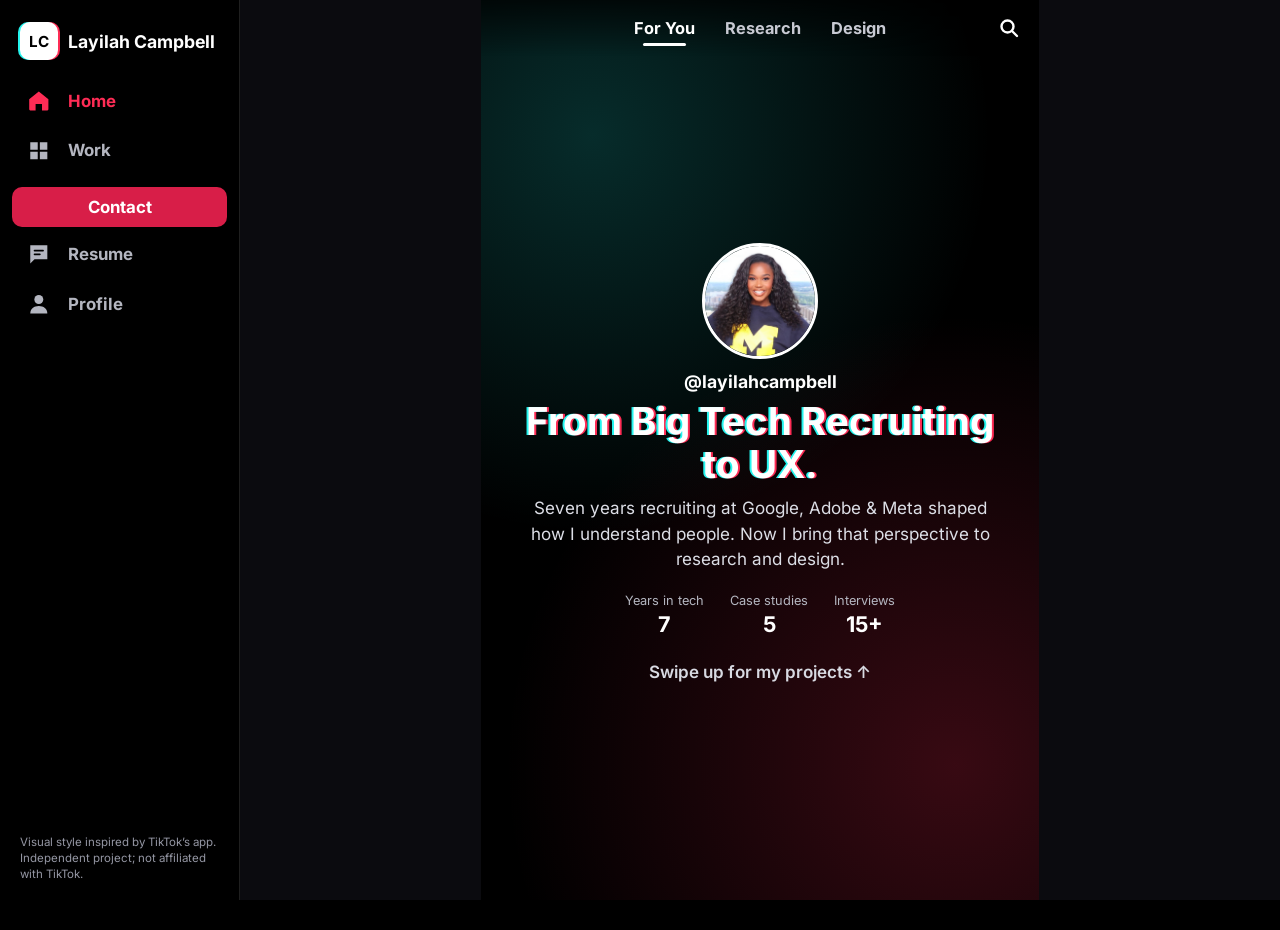
==== index.html @ dba00a61 "TikTok-inspired portfolio: reel feed, summary sheet, tab bar/sidebar nav Co-Authored-By: Claude Sonn" ====
<!doctype html>
<html lang="en">
<head>
  <meta charset="utf-8">
  <meta name="viewport" content="width=device-width, initial-scale=1">
  <title>Layilah Campbell: UX Researcher &amp; Designer</title>
  <meta name="description" content="Five UX research and design case studies, shown frame by frame: Milk &amp; Froth, Root Insurance, Crown Code, USDA ACIR and Instructure ElevateED.">
  <meta property="og:type" content="website">
  <meta property="og:site_name" content="Layilah Campbell">
  <meta property="og:title" content="Layilah Campbell: UX Researcher &amp; Designer">
  <meta property="og:description" content="Five UX research and design case studies, shown frame by frame: Milk &amp; Froth, Root Insurance, Crown Code, USDA ACIR and Instructure ElevateED.">
  <meta property="og:image" content="https://layilahnasser.github.io/tiktokportfolio/assets/img/og-card.jpg">
  <meta property="og:image:width" content="1200">
  <meta property="og:image:height" content="630">
  <meta property="og:image:alt" content="Layilah Campbell, UX research and design portfolio">
  <meta name="twitter:card" content="summary_large_image">
  <meta name="theme-color" content="#0f1114">
  <link rel="icon" href="assets/favicon.svg" type="image/svg+xml">
  <link rel="stylesheet" href="css/styles.css">
</head>
<body data-page="home">
  <header id="hud" class="hud"></header>
  <main id="main" tabindex="-1"></main>
  <footer id="footer" class="footer"></footer>
  <script src="js/data.js"></script>
  <script src="js/main.js"></script>
  <script src="js/pages.js"></script>
</body>
</html>
---- css/styles.css ----
/* ==========================================================================
   Layilah Campbell: UX research and design portfolio
   A short-video app look: black canvas, a full-screen vertical feed, a bottom tab bar, red and cyan accents.
   Inspired by the style of TikTok's app. Independent project; not affiliated with TikTok.
   Font: Inter (SIL Open Font License), hosted with the site.
   ========================================================================== */

@font-face { font-family: "Inter"; src: url("../assets/fonts/Inter-400.woff2") format("woff2"); font-weight: 400; font-display: swap; }
@font-face { font-family: "Inter"; src: url("../assets/fonts/Inter-500.woff2") format("woff2"); font-weight: 500; font-display: swap; }
@font-face { font-family: "Inter"; src: url("../assets/fonts/Inter-600.woff2") format("woff2"); font-weight: 600; font-display: swap; }
@font-face { font-family: "Inter"; src: url("../assets/fonts/Inter-700.woff2") format("woff2"); font-weight: 700; font-display: swap; }

:root {
  --bg: #000000;
  --bg-2: #0b0b0f;
  --panel: #161823;
  --panel-2: #1f212e;
  --line: rgba(255, 255, 255, 0.12);
  --text: #ffffff;
  --muted: #a9abb6;          /* secondary text, 9:1+ on every panel */
  --pink: #ff5a78;          /* neon: text/glow on dark (5.8:1 on --bg) */
  --pink-strong: #d81e48;   /* fills behind white text (5.4:1) */
  --pink-soft: #ffc9d3;
  --cyan: #25f4ee;
  --blue: #25f4ee;
  --blue-strong: #0b5f5c;   /* fills behind white text (6.8:1) */
  --lane-light: #2f6f6a;
  --gold: #ffd166;
  --wood-1: #d0915a;
  --wood-2: #8a5a2f;
  --strong: #ffffff;        /* headings and strong text */
  --soft: #d0d2da;          /* secondary text */
  --soft-2: #eceef3;        /* body text on panels */
  --bd: #2a2d3b;            /* panel borders */
  --accent: #25f4ee;        /* links and accents (text) */
  --gold-text: #ffd166;
  --inset: #0e0f16;         /* inset panels */
  --why-bg: #2a121a;
  --why-bd: #8a2a40;
  --why-label: #ffb3c1;
  --radius: 14px;
  --maxw: 1160px;
  --gutter: clamp(16px, 4vw, 40px);
  --font: "Inter", system-ui, -apple-system, "Segoe UI", sans-serif;
  --script: "Inter", system-ui, -apple-system, "Segoe UI", sans-serif;
  --tt-red: #fe2c55;
  --tt-cyan: #25f4ee;
  /* neon tube look: white core, pink tube, dark edge, glow */
  --neon-pink: none;
}

*,
*::before,
*::after { box-sizing: border-box; }

html { scroll-behavior: smooth; scroll-padding-top: 84px; }
@media (prefers-reduced-motion: reduce) {
  html { scroll-behavior: auto; }
  *, *::before, *::after { animation-duration: 0.001ms !important; animation-iteration-count: 1 !important; transition-duration: 0.001ms !important; }
}

body {
  margin: 0;
  font-family: var(--font);
  font-size: 17px;
  line-height: 1.6;
  color: var(--text);
  background-color: var(--bg);
  background-image: none;
  background-attachment: fixed;
  overflow-x: hidden;
  -webkit-font-smoothing: antialiased;
}

img { max-width: 100%; display: block; }
a { color: var(--cyan); }
h1, h2, h3, h4 { line-height: 1.15; margin: 0 0 0.5em; font-weight: 700; letter-spacing: 0; }
/* Page titles use the logo's neon script */
h1 {
  font-family: var(--script); font-weight: 400; font-size: clamp(2.8rem, 6.5vw, 4.6rem); line-height: 1.05;
  color: var(--strong); -webkit-text-stroke: 0.07em var(--pink); paint-order: stroke fill; text-shadow: var(--neon-pink);
  padding: 0.05em 0.1em 0.1em 0; transform: rotate(-3deg); transform-origin: left center;
}
h1 .todo { -webkit-text-stroke: 0; text-shadow: none; }
h2 { font-size: clamp(1.6rem, 3.4vw, 2.4rem); }
h3 { font-size: 1.15rem; }
p { margin: 0 0 1em; }
.sr-only { position: absolute !important; width: 1px; height: 1px; padding: 0; margin: -1px; overflow: hidden; clip: rect(0, 0, 0, 0); white-space: nowrap; border: 0; }
:focus-visible { outline: 3px solid var(--cyan); outline-offset: 3px; border-radius: 6px; }
main { display: block; outline: none; }
main > * { width: min(var(--maxw), 100% - 2 * var(--gutter)); margin-inline: auto; }

.skip { position: absolute; left: -999px; top: 8px; background: var(--pink); color: var(--strong); padding: 8px 14px; border-radius: 8px; z-index: 100; }
.skip:focus { left: 8px; }

/* Placeholder text — remove by editing js/data.js */
.todo {
  outline: 1.5px dashed var(--pink);
  outline-offset: 1px;
  background: rgba(254, 44, 85, 0.09);
  color: var(--pink-soft);
  border-radius: 4px;
  padding: 0 4px;
}

/* ---------- Buttons, labels ---------- */
.btn {
  display: inline-flex; align-items: center; gap: 8px;
  padding: 12px 22px; border-radius: 999px;
  font: 700 1rem var(--font); text-decoration: none; cursor: pointer;
  border: 2px solid transparent; transition: transform 0.15s, box-shadow 0.2s, background 0.2s;
}
.btn:hover { transform: translateY(-2px); }
.btn--pink { background: var(--pink-strong); color: var(--strong); box-shadow: 0 0 0 0 rgba(254, 44, 85, 0.5), 0 8px 24px rgba(254, 44, 85, 0.35); }
.btn--pink:hover { box-shadow: 0 0 22px rgba(254, 44, 85, 0.7); }
.btn--ghost { border-color: var(--cyan); color: var(--cyan); background: transparent; }
.btn--ghost:hover { background: rgba(254, 44, 85, 0.1); }

.eyebrow { font-weight: 700; text-transform: uppercase; letter-spacing: 0.08em; font-size: 0.95rem; color: var(--cyan); -webkit-text-stroke: 0.12em var(--bg-2); paint-order: stroke fill; text-shadow: 0 0 10px rgba(254, 44, 85, 0.45); margin-bottom: 0.6em; }
.lede { font-size: 1.15rem; color: var(--muted); max-width: 62ch; }
.h-sm { font-size: 1.2rem; text-transform: uppercase; letter-spacing: 0.1em; color: var(--pink-soft); margin: 0 0 1em; }
.h-sm--gap { margin-top: 1.8em; }

/* ---------- Top navigation ---------- */
.hud { position: sticky; top: 0; z-index: 50; padding: 10px var(--gutter); background: linear-gradient(rgba(13, 10, 20, 0.92), rgba(13, 10, 20, 0.75)); backdrop-filter: blur(8px); border-bottom: 1px solid var(--line); }
.hud-bar { display: flex; align-items: center; gap: 10px; max-width: var(--maxw); margin: 0 auto; }
.hud-links { display: flex; gap: 8px; list-style: none; margin: 0; padding: 0; overflow-x: auto; scrollbar-width: none; }
.hud-links::-webkit-scrollbar { display: none; }
.hud-pill {
  display: inline-block; white-space: nowrap; padding: 7px 16px; border-radius: 999px;
  font-weight: 700; font-size: 0.92rem; color: var(--strong); text-decoration: none;
  background: rgba(254, 44, 85, 0.16); border: 2px solid rgba(254, 44, 85, 0.7);
  transition: background 0.2s, border-color 0.2s;
}
.hud-pill:hover { background: rgba(254, 44, 85, 0.35); }
.hud-pill.is-active { background: var(--pink-strong); border-color: var(--pink); box-shadow: 0 0 14px rgba(254, 44, 85, 0.55); }
.hud-status { margin-left: auto; display: inline-flex; align-items: center; gap: 8px; white-space: nowrap; padding: 6px 14px; border-radius: 999px; font-weight: 700; font-size: 0.85rem; color: var(--gold-text); background: rgba(255, 176, 32, 0.12); border: 2px solid var(--gold); }
.hud-status .dot { width: 9px; height: 9px; border-radius: 50%; background: #3dff8b; box-shadow: 0 0 8px #3dff8b; }
@media (max-width: 720px) {
  .hud-status { display: none; }
  .hud { padding-inline: 12px; }
  .hud-bar, .hud-links { gap: 6px; }
  .hud-pill { padding: 5px 9px; font-size: 0.78rem; }
}

/* ---------- Logo (name + title) ---------- */
.logo {
  --size: 44px;
  font-size: var(--size);
  display: inline-grid; grid-template-columns: auto auto; grid-template-areas: "script mark" "title title";
  align-items: end; column-gap: 0.08em; text-decoration: none; line-height: 1;
}
.logo--sm { --size: 30px; }
.logo-script { grid-area: script; display: flex; flex-direction: column; transform: rotate(-8deg); transform-origin: left bottom; }
.logo-first, .logo-last {
  font-family: var(--script); color: var(--strong); font-weight: 400;
  -webkit-text-stroke: 0.075em var(--pink); paint-order: stroke fill; text-shadow: var(--neon-pink);
}
.logo-first { font-size: 0.48em; margin-left: 0.1em; margin-bottom: -0.12em; }
.logo-last { font-size: 1em; padding-right: 0.05em; }
.logo-mark { grid-area: mark; width: 1.15em; height: auto; align-self: center; filter: drop-shadow(0 0 0.06em rgba(254, 44, 85, 0.6)); }
.logo-title {
  grid-area: title; justify-self: end; margin-top: 0.05em;
  font: 700 0.27em/1 var(--font); letter-spacing: 0.02em; text-transform: uppercase; color: var(--cyan);
  -webkit-text-stroke: 0.14em var(--bg-2); paint-order: stroke fill; text-shadow: 0 0 0.3em rgba(254, 44, 85, 0.55);
}

/* ---------- Profile card: photo, school and program ---------- */
.player-card {
  position: relative; margin: 0; width: 100%; max-width: 340px; padding: 14px 16px 34px; text-align: center;
  border-radius: 26px; background: linear-gradient(180deg, var(--inset), var(--inset));
  border: 3px solid var(--cyan);
  box-shadow: 0 0 0 1px rgba(254, 44, 85, 0.35), 0 0 26px rgba(254, 44, 85, 0.55), 0 0 80px rgba(254, 44, 85, 0.22), inset 0 0 24px rgba(254, 44, 85, 0.14);
}
.pc-school { display: flex; align-items: center; gap: 10px; margin: 0 0 12px; font-weight: 700; font-size: 1.05rem; color: var(--strong); }
.pc-school::before, .pc-school::after { content: ""; flex: 1; height: 2px; background: var(--pink); box-shadow: 0 0 8px var(--pink); }
.pc-photo { aspect-ratio: 1 / 1; overflow: hidden; border: 3px solid var(--pink); border-radius: 14px; background: var(--inset); box-shadow: 0 0 16px rgba(254, 44, 85, 0.5); }
.pc-photo img { width: 100%; height: 100%; object-fit: cover; object-position: 50% 25%; }
.pc-info { display: flex; flex-direction: column; gap: 2px; margin-top: 12px; }
.pc-info strong { font-size: 1.15rem; color: var(--strong); }
.pc-info span { font-size: 0.82rem; color: var(--soft); line-height: 1.35; }
.pc-ball { position: absolute; right: -36px; bottom: -44px; width: 76px; height: 76px; filter: drop-shadow(0 8px 12px rgba(0, 0, 0, 0.65)); }
.player-card--about { justify-self: center; max-width: 320px; margin: 0 22px 22px 0; }

/* ---------- Home hero (banner: name + headline left, player card + lane right) ---------- */
.hero {
  position: relative; isolation: isolate; display: grid; grid-template-columns: 1.1fr 0.9fr; align-items: center; gap: 28px;
  min-height: 620px; margin-top: 20px; padding: clamp(28px, 4.5vw, 56px); border-radius: 28px; overflow: hidden;
  border: 1px solid rgba(255, 255, 255, 0.1);
  background:
    radial-gradient(ellipse 60% 70% at 14% 42%, rgba(255, 255, 255, 0.3), transparent 70%),
    linear-gradient(105deg, var(--bg) 0%, var(--inset) 55%, var(--inset) 100%);
}
.hero::before { /* speed streaks behind the headline */
  content: ""; position: absolute; inset: 0; z-index: -1; pointer-events: none;
  background:
    linear-gradient(90deg, transparent, rgba(254, 44, 85, 0.38) 45%, transparent 90%) 8% 56% / 62% 2px no-repeat,
    linear-gradient(90deg, transparent, rgba(255, 255, 255, 0.34) 50%, transparent) 22% 64% / 55% 3px no-repeat,
    linear-gradient(90deg, transparent, rgba(254, 44, 85, 0.25) 50%, transparent) 4% 72% / 60% 1px no-repeat,
    linear-gradient(90deg, transparent, rgba(254, 44, 85, 0.3) 40%, transparent) 30% 38% / 50% 2px no-repeat,
    linear-gradient(90deg, transparent, rgba(255, 255, 255, 0.28) 50%, transparent) 10% 84% / 45% 1px no-repeat;
}
.hero-bg { position: absolute; inset: 0; z-index: -1; overflow: hidden; }
.hero-lane { position: absolute; inset: 0; perspective: 760px; perspective-origin: 90% 0%; }
.hero-lane-plane { position: absolute; left: 93%; bottom: -150px; width: 420px; margin-left: -210px; height: 1250px; transform-origin: 50% 100%; transform: rotateX(70deg); transform-style: preserve-3d; }
.hero-lane-plane::after { content: ""; position: absolute; inset: 0; pointer-events: none; background: linear-gradient(to bottom, rgba(255, 255, 255, 0.85), transparent 14%); }
.hero-lane .pin-spot { width: 18px; height: 18px; left: calc(50% + var(--x) * 30px - 9px); bottom: calc(100% - 230px + var(--r) * 64px - 9px); }
.hero-lane .pin-wrap { width: 54px; height: 158px; left: calc(50% + var(--x) * 30px - 27px); bottom: calc(100% - 230px + var(--r) * 64px); transform: rotateX(-70deg); }
.hero-stats { display: flex; flex-direction: column; margin: 0 0 18px; font: italic 500 0.95rem var(--font); color: rgba(255, 255, 255, 0.9); line-height: 1.5; }
.hero-copy { position: relative; z-index: 2; }
.hero-title {
  max-width: 13em; margin: 0.45em 0 0.4em; padding: 0; transform: none; -webkit-text-stroke: 0; paint-order: normal;
  font-family: var(--font); font-weight: 700; font-size: clamp(2.1rem, 4.7vw, 3.5rem); line-height: 1.08; letter-spacing: 0;
  color: var(--cyan); text-shadow: 0 0 24px rgba(254, 44, 85, 0.3);
}
.hero-tagline { font-size: clamp(1.05rem, 1.7vw, 1.2rem); max-width: 34em; color: var(--strong); margin: 0; }
.hero-ctas { display: flex; flex-wrap: wrap; gap: 12px; margin-top: 1.5em; }
.hero-scene { position: relative; z-index: 2; display: flex; justify-content: center; padding: 0 clamp(70px, 12vw, 150px) 22px 0; }
/* the logo on the hero is just the neon name; the title lives on the player card */
.logo--xl { --size: clamp(54px, 8.4vw, 98px); }
.logo--xl .logo-mark, .logo--xl .logo-title { display: none; }
.logo--xl .logo-script { align-items: flex-start; }
.logo--xl .logo-first { font-size: 0.9em; margin: 0 0 -0.12em 0.05em; }
.logo--xl .logo-last { margin-left: 0.32em; }

@media (max-width: 900px) {
  .hero { grid-template-columns: 1fr; min-height: 0; gap: 36px; padding-bottom: 48px; }
  .hero-bg { top: 52%; } /* keep the lane (and pins) clear of the text on small screens */
  .hero-lane-plane { left: 50%; width: 360px; margin-left: -180px; bottom: -200px; }
  .hero-scene { padding: 0 22px 22px 0; }
}

/* ---------- Sections ---------- */
.section { padding: 56px 0; }
.section-head { margin-bottom: 26px; }
.section-head h2 { margin-bottom: 0.3em; }
.narrow { max-width: 760px; }
.prose p { font-size: 1.1rem; }

/* ---------- Project table (Project / Focus / Approach / Case study) ---------- */
.scoreboard {
  --cols: minmax(270px, 2.2fr) 1.1fr 1.5fr 200px;
  background: linear-gradient(180deg, var(--inset), var(--inset)); border: 2px solid var(--bd); border-radius: 18px; overflow: hidden;
  box-shadow: 0 20px 60px rgba(0, 0, 0, 0.5), 0 0 40px rgba(255, 255, 255, 0.15);
}
.sb-head, .sb-row { display: grid; grid-template-columns: var(--cols); align-items: center; }
.sb-head { background: rgba(255, 255, 255, 0.85); color: var(--muted); font-size: 0.8rem; text-transform: uppercase; letter-spacing: 0.1em; font-weight: 700; border-bottom: 1px solid var(--line); }
.sb-head > span { padding: 14px 16px; }
.sb-h { display: flex; flex-direction: column; align-items: center; gap: 4px; border-left: 1px solid var(--line); }
.sb-h b { display: grid; place-items: center; width: 26px; height: 26px; border: 2px solid var(--pink); border-radius: 6px; color: var(--strong); font-size: 0.85rem; box-shadow: 0 0 8px rgba(254, 44, 85, 0.5); }
.sb-h small { font-size: 0.72rem; color: var(--strong); letter-spacing: 0.08em; }
.sb-list { list-style: none; margin: 0; padding: 0; }
.sb-row { text-decoration: none; color: var(--text); border-top: 1px solid var(--line); transition: background 0.18s; }
.sb-list li:first-child .sb-row { border-top: 0; }
.sb-list li:nth-child(odd) .sb-row { background: rgba(255, 255, 255, 0.025); }
.sb-row:hover, .sb-row:focus-visible { background: var(--blue-strong); outline: none; }
.sb-row:focus-visible { box-shadow: inset 0 0 0 3px var(--cyan); }
.sb-row > span { padding: 14px 16px; }
.sb-project { display: flex; align-items: center; gap: 14px; }
.sb-ball { flex: none; width: 34px; height: 34px; transition: transform 0.7s cubic-bezier(0.25, 0.6, 0.35, 1); }
.sb-row:hover .sb-ball { transform: translateX(8px) rotate(34deg); } /* rolls sideways: rotation = distance / radius */
.sb-num { flex: none; font-size: 1.25rem; min-width: 1.6em; }
.sb-title { display: flex; flex-direction: column; line-height: 1.3; min-width: 0; }
.sb-title strong { font-size: 1.08rem; }
.sb-title small { color: var(--muted); font-size: 0.88rem; }
.sb-row:hover .sb-title small { color: var(--strong); }
.sb-cell { font-size: 0.98rem; line-height: 1.35; border-left: 1px solid var(--line); align-self: stretch; display: flex; align-items: center; }
.sb-go { display: flex; justify-content: center; }
.sb-btn { display: inline-flex; gap: 8px; align-items: center; white-space: nowrap; padding: 9px 18px; border: 2px solid var(--cyan); border-radius: 999px; color: var(--strong); font-weight: 700; font-size: 0.92rem; transition: background 0.18s, color 0.18s; }
.sb-row:hover .sb-btn { background: #fff; color: var(--bg); border-color: #fff; }
.sb-foot { display: flex; gap: 14px; align-items: center; padding: 12px 18px; font-size: 0.85rem; color: var(--muted); background: rgba(255, 255, 255, 0.85); border-top: 1px solid var(--line); }
.sb-pins { color: var(--pink); letter-spacing: 1px; font-size: 0.7rem; white-space: nowrap; }
@media (max-width: 900px) {
  .sb-head { display: none; }
  .sb-row { grid-template-columns: 1fr; gap: 0; }
  .sb-row > span { padding: 6px 16px; }
  .sb-project { padding-top: 14px !important; }
  .sb-cell { border-left: 0; display: block; font-size: 0.92rem; color: var(--muted); }
  .sb-cell::before { content: attr(data-label) ": "; color: var(--strong); font-weight: 700; }
  .sb-row:hover .sb-cell { color: var(--strong); }
  .sb-go { justify-content: flex-start; padding-bottom: 14px !important; }
  .sb-pins { display: none; }
}

/* ---------- Home link tiles ---------- */
.tablet-row { display: grid; grid-template-columns: repeat(4, 1fr); gap: 14px; }
.tablet {
  display: flex; flex-direction: column; gap: 2px; padding: 18px 18px 20px; border-radius: 14px; text-decoration: none; color: var(--text);
  background: linear-gradient(160deg, var(--inset), var(--inset)); border: 2px solid var(--bd); transform: perspective(600px) rotateY(0deg);
  transition: transform 0.2s, border-color 0.2s, box-shadow 0.2s;
}
.tablet:hover { border-color: var(--pink); box-shadow: 0 0 20px rgba(254, 44, 85, 0.3); transform: translateY(-3px); }
.tablet-k { font-size: 0.75rem; text-transform: uppercase; letter-spacing: 0.1em; color: var(--pink); font-weight: 700; }
.tablet strong { font-size: 1.3rem; }
.tablet span:last-child { color: var(--muted); font-size: 0.92rem; }
@media (max-width: 860px) { .tablet-row { grid-template-columns: repeat(2, 1fr); } }

/* ---------- Generic page head ---------- */
.page-head { padding: 64px 0 16px; }
.page-head--split { display: grid; grid-template-columns: 1.3fr 0.7fr; gap: 32px; align-items: center; }
.page-head--row { display: flex; flex-wrap: wrap; justify-content: space-between; align-items: flex-end; gap: 20px; }
@media (max-width: 760px) { .page-head--split { grid-template-columns: 1fr; }  }

/* ---------- About ---------- */
.card-grid { display: grid; grid-template-columns: repeat(3, 1fr); gap: 16px; }
.card { padding: 22px; background: var(--panel); border: 1px solid var(--line); border-radius: var(--radius); }
.card p { color: var(--muted); margin: 0; }
.card-k { font-size: 0.85rem; text-transform: uppercase; letter-spacing: 0.08em; font-weight: 700; color: var(--pink) !important; margin-bottom: 6px !important; }
.card-v { font-size: 1.5rem; margin: 0 0 8px; }
.h-md { font-size: clamp(1.5rem, 3vw, 2rem); margin-bottom: 18px; }
.lede--big { font-size: clamp(1.25rem, 2.4vw, 1.6rem); color: var(--text); line-height: 1.4; max-width: 30ch; }
.about-p { color: var(--muted); max-width: 56ch; font-size: 1.08rem; }
.tool-row { display: flex; flex-wrap: wrap; gap: 10px; list-style: none; padding: 0; margin: 0 0 22px; }
.tool-row li { padding: 8px 18px; border-radius: 999px; font-weight: 700; background: var(--panel-2); border: 2px solid var(--cyan); }
.cap-grid { display: grid; grid-template-columns: repeat(2, 1fr); gap: 16px; }
.cap { padding: 22px 24px; background: var(--panel); border: 1px solid var(--line); border-top: 4px solid var(--pink); border-radius: var(--radius); }
.cap h3 { margin-bottom: 8px; }
.cap p { margin: 0; color: var(--muted); }
@media (max-width: 700px) { .cap-grid { grid-template-columns: 1fr; } }
.card-num { display: inline-block; font-weight: 700; color: var(--pink); margin-bottom: 8px; }
.cta-band { display: flex; flex-wrap: wrap; align-items: center; justify-content: space-between; gap: 16px; padding: 28px 32px; margin-block: 24px 64px; border-radius: 18px; background: linear-gradient(90deg, rgba(254, 44, 85, 0.15), rgba(254, 44, 85, 0.1)); border: 1px solid var(--line); }
.cta-band p { margin: 0; font-size: 1.25rem; font-weight: 700; }
@media (max-width: 860px) { .card-grid { grid-template-columns: 1fr; } }

/* ---------- Work ---------- */
.rack { display: grid; grid-template-columns: repeat(auto-fill, minmax(320px, 1fr)); gap: 20px; }
.rack-card { display: flex; flex-direction: column; text-decoration: none; color: var(--text); background: var(--panel); border: 2px solid var(--bd); border-radius: 18px; overflow: hidden; transition: transform 0.2s, border-color 0.2s, box-shadow 0.2s; }
.rack-card:hover, .rack-card:focus-visible { transform: translateY(-4px); border-color: var(--ball); box-shadow: 0 0 26px color-mix(in srgb, var(--ball) 40%, transparent); outline: none; }
.rack-media { position: relative; aspect-ratio: 16 / 9; display: grid; place-items: center; background: radial-gradient(circle at 50% 120%, color-mix(in srgb, var(--ball) 45%, transparent), transparent 60%), var(--inset); }
.rack-media img { position: absolute; inset: 0; width: 100%; height: 100%; object-fit: cover; }
.rack-ball { width: 96px; height: 96px; position: relative; filter: drop-shadow(0 10px 18px rgba(0, 0, 0, 0.6)); transition: transform 0.8s cubic-bezier(0.25, 0.6, 0.35, 1); }
.rack-media img + .rack-ball { position: absolute; right: 14px; bottom: 14px; width: 52px; height: 52px; }
.rack-card:hover .rack-ball { transform: translateX(26px) rotate(31deg); }
.rack-body { padding: 18px 20px 22px; display: flex; flex-direction: column; flex: 1; }
.rack-body h2 { font-size: 1.4rem; margin-bottom: 0.25em; }
.rack-body > p { color: var(--muted); }
.rack-lane { font-size: 0.78rem; text-transform: uppercase; letter-spacing: 0.1em; font-weight: 700; color: var(--ball) !important; margin-bottom: 4px; }
.rack-meta { display: flex; gap: 22px; margin: 4px 0 16px; font-size: 0.9rem; }
.rack-meta dt { color: var(--muted); font-size: 0.75rem; text-transform: uppercase; letter-spacing: 0.08em; }
.rack-meta dd { margin: 0; }
.rack-go { margin-top: auto; font-weight: 700; color: var(--cyan); }
.tags { display: flex; flex-wrap: wrap; gap: 6px; list-style: none; padding: 0; margin: 0 0 12px; }
.tags li { font-size: 0.8rem; font-weight: 600; padding: 3px 10px; border-radius: 999px; background: rgba(255, 255, 255, 0.07); border: 1px solid var(--line); }

/* ---------- Resume ---------- */
.resume-grid { display: grid; grid-template-columns: 1.6fr 0.9fr; gap: 40px; }
.timeline { list-style: none; margin: 0 0 40px; padding: 0 0 0 22px; border-left: 3px solid var(--bd); }
.timeline > li { position: relative; padding: 0 0 26px; }
.timeline > li::before { content: ""; position: absolute; left: -32px; top: 4px; width: 17px; height: 17px; border-radius: 50%; background: var(--pink); box-shadow: 0 0 10px var(--pink); border: 3px solid var(--bg); }
.tl-head { display: flex; flex-wrap: wrap; justify-content: space-between; gap: 6px 16px; }
.tl-head h3, .tl-head h4 { margin: 0; font-size: 1.15rem; }
.tl-dates { font-size: 0.88rem; color: var(--muted); font-weight: 600; }
.tl-org { color: var(--cyan); font-weight: 600; margin: 2px 0 8px; }
.timeline ul { margin: 0; padding-left: 20px; color: var(--muted); }
.skills { align-self: start; position: sticky; top: 90px; padding: 22px; background: var(--panel); border: 1px solid var(--line); border-radius: var(--radius); }
.skill-block h3 { font-size: 0.95rem; margin-bottom: 8px; }
@media (max-width: 860px) { .resume-grid { grid-template-columns: 1fr; } .skills { position: static; } }

/* ---------- Contact ---------- */
.contact-list { margin: 28px 0 0; display: grid; gap: 12px; }
.contact-list > div { display: grid; grid-template-columns: 96px 1fr; gap: 12px; align-items: baseline; padding-bottom: 12px; border-bottom: 1px solid var(--line); }
.contact-list dt { color: var(--muted); font-size: 0.85rem; text-transform: uppercase; letter-spacing: 0.08em; font-weight: 700; }
.contact-list dd { margin: 0; }
.contact-list a { font-weight: 600; word-break: break-word; }

/* ---------- Case study ---------- */
.case-hero { padding: 40px 0 10px; }
.back { display: inline-block; margin-bottom: 24px; font-weight: 700; text-decoration: none; }
.case-title { display: flex; gap: 22px; align-items: center; }
.case-ball { width: 84px; height: 84px; flex: none; filter: drop-shadow(0 0 18px color-mix(in srgb, var(--ball) 60%, transparent)); }
.case-title h1 { margin-bottom: 0.15em; }
.case-meta { display: grid; grid-template-columns: repeat(4, 1fr); gap: 1px; margin: 28px 0; background: var(--line); border-radius: 14px; overflow: hidden; border: 1px solid var(--line); }
.case-meta > div { padding: 14px 16px; background: var(--panel); }
.case-meta dt { font-size: 0.75rem; text-transform: uppercase; letter-spacing: 0.1em; color: var(--muted); font-weight: 700; }
.case-meta dd { margin: 2px 0 0; font-weight: 600; }
@media (max-width: 760px) { .case-meta { grid-template-columns: repeat(2, 1fr); } .case-ball { width: 56px; height: 56px; } }

.case-layout { display: block; padding-bottom: 60px; }

.case-body { min-width: 0; }
.frame { padding: 8px 0 48px; }
.frame + .frame { border-top: 1px solid var(--line); padding-top: 40px; }
.frame-head { display: flex; align-items: center; gap: 14px; flex-wrap: wrap; margin-bottom: 14px; }
.frame-head h2 { margin: 0; }
.frame-no { font-size: 0.75rem; text-transform: uppercase; letter-spacing: 0.1em; font-weight: 700; padding: 4px 10px; border-radius: 8px; color: var(--bg); background: var(--ball); }
.frame h3 { margin-top: 1.4em; color: var(--pink-soft); }
.frame p { max-width: 70ch; }
.callout { font-size: 1.25rem; font-weight: 600; padding: 18px 22px; border-radius: 12px; border-left: 5px solid var(--ball); background: var(--panel); max-width: none !important; }
.method-grid, .decision-grid { display: grid; grid-template-columns: repeat(auto-fit, minmax(220px, 1fr)); gap: 14px; margin: 18px 0; }
.method, .decision { padding: 18px; background: var(--panel); border: 1px solid var(--line); border-radius: 12px; }
.method h3 { margin: 0 0 6px; font-size: 1rem; color: var(--text); }
.method p, .decision p { margin: 0; color: var(--muted); font-size: 0.95rem; }
.decision h4 { margin: 0 0 6px; }
.insights { padding-left: 0; list-style: none; counter-reset: ins; display: grid; gap: 10px; }
.insights li { counter-increment: ins; position: relative; padding: 12px 16px 12px 52px; background: var(--panel); border-radius: 10px; }
.insights li::before { content: counter(ins); position: absolute; left: 14px; top: 11px; width: 26px; height: 26px; display: grid; place-items: center; border-radius: 50%; background: var(--pink-strong); font-weight: 700; font-size: 0.85rem; }
.two-col { display: grid; grid-template-columns: 1fr 1fr; gap: 24px; }
@media (max-width: 760px) { .two-col { grid-template-columns: 1fr; } }
.iterations { list-style: none; padding: 0; margin: 0; display: grid; gap: 22px; }
.iteration { display: grid; grid-template-columns: 1fr 1.1fr; gap: 22px; align-items: start; padding: 18px; background: var(--panel); border-radius: 14px; border: 1px solid var(--line); }
.iteration h3 { margin-top: 0; }
.iteration .shot { margin: 0; }
@media (max-width: 760px) { .iteration { grid-template-columns: 1fr; } }
.shots { display: grid; grid-template-columns: repeat(auto-fit, minmax(260px, 1fr)); gap: 16px; }
.results { display: grid; grid-template-columns: repeat(auto-fit, minmax(150px, 1fr)); gap: 12px; margin-bottom: 20px; }
.result { padding: 18px; border-radius: 12px; text-align: center; background: linear-gradient(160deg, rgba(255, 255, 255, 0.35), rgba(255, 255, 255, 0.1)); border: 1px solid rgba(255, 255, 255, 0.6); }
.result strong { display: block; font-size: 1.8rem; font-weight: 700; }
.result span { color: var(--muted); font-size: 0.85rem; }

.shot { margin: 20px 0; }
.shot img { border-radius: 12px; border: 1px solid var(--line); width: 100%; }
.shot figcaption { margin-top: 8px; font-size: 0.85rem; color: var(--muted); }
.shot-ph { aspect-ratio: 16 / 9; display: grid; place-content: center; text-align: center; gap: 4px; border-radius: 12px; border: 2px dashed rgba(255, 255, 255, 0.16); background: repeating-linear-gradient(135deg, rgba(255, 255, 255, 0.02) 0 12px, transparent 12px 24px), var(--bg-2); color: var(--muted); }
.shot-ph span { font-weight: 700; color: var(--pink-soft); }
.shot-ph small { font-size: 0.8rem; }
.shot--empty figcaption { display: none; }
.shot--hero .shot-ph { aspect-ratio: 21 / 9; }


@media (max-width: 900px) {
        }

/* ---------- Footer ---------- */
.footer { border-top: 1px solid var(--line); padding: 30px var(--gutter) 40px; margin-top: 30px; background: rgba(255, 255, 255, 0.6); }
.footer-inner { max-width: var(--maxw); margin: 0 auto; display: flex; flex-wrap: wrap; align-items: center; justify-content: space-between; gap: 16px; }
.footer p { margin: 0; color: var(--muted); font-size: 0.88rem; }
.footer-links { display: flex; gap: 16px; }

/* ---------- About: story frames ---------- */
.h1-sub { font-size: 0.5em; white-space: nowrap; }
.frame-pill { display: inline-block; margin-bottom: 10px; padding: 4px 12px; border-radius: 8px; font-size: 0.78rem; font-weight: 700; text-transform: uppercase; letter-spacing: 0.1em; color: var(--bg); background: var(--pink); }
.narrow-wide { max-width: 860px; margin-left: max(var(--gutter), calc((100% - var(--maxw)) / 2)); margin-right: auto; }
.path-lead { margin: 0 0 6px; color: var(--muted); font-size: 1.1rem; }
.path-quote { margin: 0 0 18px; padding: 6px 0 6px 24px; border-left: 5px solid var(--pink); }
.path-quote p { margin: 0; font-size: clamp(1.5rem, 3.4vw, 2.3rem); line-height: 1.2; font-weight: 700; color: var(--strong); }
.path-turn { font-size: clamp(1.15rem, 2vw, 1.4rem); color: var(--cyan); font-weight: 600; max-width: 32em; }
.path-extra { color: var(--muted); font-size: 1.08rem; max-width: 40em; }
.edu-grid { display: grid; grid-template-columns: repeat(2, 1fr); gap: 16px; }
.edu { padding: 24px; background: var(--panel); border: 1px solid var(--line); border-top: 4px solid var(--cyan); border-radius: var(--radius); }
.edu h3 { font-size: 1.4rem; margin-bottom: 4px; }
.edu-program { color: var(--cyan); font-weight: 600; margin-bottom: 12px; }
.edu p:last-child { margin: 0; color: var(--muted); }
.more-grid { display: grid; grid-template-columns: repeat(3, 1fr); gap: 16px; margin-bottom: 16px; }
.more { padding: 22px 24px; background: var(--panel); border: 1px solid var(--line); border-radius: var(--radius); }
.more-v { margin: 0; font-size: clamp(2.2rem, 4vw, 3rem); line-height: 1; font-weight: 700; color: var(--cyan); text-shadow: 0 0 18px rgba(254, 44, 85, 0.35); }
.more h3 { margin: 6px 0 8px; font-size: 1.15rem; }
.more p:last-child { margin: 0; color: var(--muted); }
.league { position: relative; display: grid; grid-template-columns: minmax(200px, 0.8fr) 1.2fr; gap: 0; overflow: hidden; border-radius: 20px; background: linear-gradient(120deg, var(--inset), var(--inset)); border: 2px solid var(--pink); box-shadow: 0 0 30px rgba(254, 44, 85, 0.25); }
.league-photo { margin: 0; min-height: 260px; }
.league-photo img { width: 100%; height: 100%; object-fit: cover; }
.league-body { position: relative; align-self: center; padding: 28px 32px; }
.league-body h3 { font-size: clamp(1.4rem, 2.6vw, 1.9rem); }
.league-body p { color: var(--text); max-width: 32em; }
.league-tie { color: var(--pink-soft) !important; font-weight: 600; margin-bottom: 0; }
.league-ball { position: absolute; right: 22px; bottom: 18px; width: 48px; height: 48px; }
.cta-actions { display: flex; flex-wrap: wrap; gap: 12px; }
@media (max-width: 860px) {
  .edu-grid, .more-grid { grid-template-columns: 1fr; }
  .league { grid-template-columns: 1fr; }
  .league-photo { min-height: 0; aspect-ratio: 16 / 10; }
  .league-body { padding: 22px; }
  .league-ball { display: none; }
}

.path-bridge { margin: 0 0 18px; font-size: 1.15rem; color: var(--strong); font-weight: 600; max-width: 34em; }

/* ---------- Journey map (About, Frame 1) ---------- */
.jmap-wrap { position: relative; margin: 8px 0 28px; }
.jmap { list-style: none; margin: 0; padding: 0; display: grid; grid-template-columns: repeat(var(--n), 1fr); grid-template-rows: auto 110px auto; column-gap: 14px; }
.jline { grid-column: 1 / -1; grid-row: 2; list-style: none; pointer-events: none; z-index: 0; }
.jline svg { display: block; width: 100%; height: 100%; }
.path-section .path-lead, .path-section .path-quote, .path-section .path-bridge, .path-section .path-turn, .path-section .path-extra { max-width: 860px; }
.jstep { display: contents; }
.jcard {
  position: relative; grid-column: var(--i); align-self: stretch; padding: 16px 16px 18px; border-radius: 14px;
  background: var(--panel); border: 1px solid var(--line); border-top: 4px solid var(--pink);
}
.jcard h3 { margin: 0 0 4px; font-size: 1.08rem; color: var(--strong); }
.jorg { margin: 0 0 8px !important; color: var(--cyan); font-weight: 700; font-size: 0.88rem; }
.jcard p:last-child { margin: 0; color: var(--muted); font-size: 0.9rem; line-height: 1.5; }
.jstep--up .jcard { grid-row: 1; margin-bottom: 12px; }
.jstep--down .jcard { grid-row: 3; margin-top: 12px; }
.jstep--up .jcard::after, .jstep--down .jcard::before { content: ""; position: absolute; left: 50%; width: 14px; height: 14px; margin-left: -7px; background: var(--panel); border: 1px solid var(--line); transform: rotate(45deg); }
.jstep--up .jcard::after { bottom: -8px; border-top: 0; border-left: 0; }
.jstep--down .jcard::before { top: -11px; border-bottom: 0; border-right: 0; border-top: 4px solid var(--pink); border-left: 1px solid var(--line); background: var(--panel); }
.jmark { grid-column: var(--i); grid-row: 2; position: relative; z-index: 1; }
.jdot { position: absolute; left: 50%; width: 36px; height: 36px; margin: -18px 0 0 -18px; display: grid; place-items: center; border-radius: 50%; background: #fff; border: 5px solid var(--pink-strong); box-shadow: 0 0 14px rgba(254, 44, 85, 0.6); font-style: normal; }
.jdot b { font-size: 0.85rem; color: var(--bg); }
.jstep--up .jdot { top: 30%; }
.jstep--down .jdot { top: 70%; }
.jstep--now .jdot { border-color: var(--cyan); box-shadow: 0 0 16px rgba(254, 44, 85, 0.7); }
@media (max-width: 1100px) and (min-width: 761px) {
  .jmap { column-gap: 8px; grid-template-rows: auto 90px auto; }
  .jcard { padding: 12px 10px 14px; }
  .jcard h3 { font-size: 0.95rem; }
  .jorg { font-size: 0.78rem; margin-bottom: 6px !important; }
  .jcard p:last-child { font-size: 0.78rem; line-height: 1.45; }
  .jdot { width: 30px; height: 30px; margin: -15px 0 0 -15px; border-width: 4px; }
}
@media (max-width: 760px) {
  .jline { display: none; }
  .jmap { display: block; position: relative; padding-left: 52px; }
  .jmap::before { content: ""; position: absolute; left: 17px; top: 6px; bottom: 6px; width: 5px; border-radius: 3px; background: linear-gradient(to bottom, var(--pink), var(--cyan)); }
  .jstep { display: flex; flex-direction: column; position: relative; margin-bottom: 18px; }
  .jstep .jcard { margin: 0 !important; }
  .jstep .jcard::before, .jstep .jcard::after { display: none; }
  .jmark { display: contents; }
    .jdot { top: 30px !important; left: -33px; }
}

/* ---------- Frame strip (case study progress scorecard) ---------- */
.fstrip-nav { position: sticky; top: 59px; z-index: 6; margin: 6px 0 26px; }
.fstrip { list-style: none; margin: 0; padding: 0; display: grid; grid-template-columns: repeat(7, 1fr); border: 2px solid var(--bd); border-radius: 14px; overflow: hidden; background: var(--inset); box-shadow: 0 8px 24px rgba(0, 0, 0, 0.45); }
.fcell { border-left: 1px solid var(--line); }
.fcell:first-child { border-left: 0; }
.fcell a { display: block; text-align: center; text-decoration: none; color: var(--muted); }
.fn { display: block; padding: 6px 4px; font-size: 0.76rem; text-transform: uppercase; letter-spacing: 0.06em; font-weight: 700; background: var(--bg); white-space: nowrap; overflow: hidden; text-overflow: ellipsis; }
.fm { display: grid; place-items: center; height: 44px; font-weight: 700; font-size: 1.5rem; }
.fcell[data-state="todo"] .fm::before { content: "\2013"; color: var(--muted); }
.fcell[data-state="done"] .fm::before { content: "X"; color: var(--pink); text-shadow: 0 0 10px rgba(254, 44, 85, 0.6); }
.fcell[data-state="done"] a { color: var(--strong); }
.fcell[data-state="now"] { background: var(--blue-strong); }
.fcell[data-state="now"] .fn { background: var(--bg-2); color: var(--strong); }
.fcell[data-state="now"] .fm::before { content: "\25B8"; color: var(--strong); font-size: 1.2rem; }
.fcell a:hover { background: rgba(255, 255, 255, 0.06); }
.fcell[data-state="now"] a:hover { background: transparent; }
@media (max-width: 700px) { .fl { display: none; } .fn { font-size: 0.85rem; } .fm { height: 36px; } }

/* ---------- Next-project panel (end of a case study) ---------- */
.strike-panel { position: relative; overflow: hidden; margin-top: 28px; padding: 44px 24px 38px; text-align: center; border-radius: 22px; border: 2px solid var(--pink); background: radial-gradient(ellipse 60% 90% at 50% 0%, rgba(254, 44, 85, 0.28), transparent 70%), var(--inset); box-shadow: 0 0 34px rgba(254, 44, 85, 0.3); }
.strike-panel .sp-big { margin: 0; font-family: var(--script); font-weight: 400; font-size: clamp(3.6rem, 10vw, 6.4rem); line-height: 1; color: var(--strong); -webkit-text-stroke: 0.07em var(--pink); paint-order: stroke fill; text-shadow: var(--neon-pink), 0 0 50px var(--pink); padding: 0 0.1em 0.08em; transform: scale(0.85); transition: transform 0.45s cubic-bezier(0.2, 1.6, 0.4, 1); }
.strike-panel p { margin: 10px auto 22px; color: var(--soft-2); font-size: 1.1rem; max-width: 40em; }
.sp-btns { display: flex; gap: 12px; justify-content: center; flex-wrap: wrap; }
.strike-panel.is-hit .sp-big { transform: scale(1) rotate(-3deg); }
@media (prefers-reduced-motion: reduce) { .strike-panel .sp-big { transition: none; } }

/* ---------- Stat readouts under the home photo card ---------- */
.hero-card-col { display: flex; flex-direction: column; align-items: stretch; width: 100%; max-width: 340px; }
.statbar { display: grid; grid-auto-flow: column; grid-auto-columns: 1fr; margin: 30px 0 0; border: 2px solid var(--bd); border-radius: 14px; overflow: hidden; background: var(--inset); }
.statbar-i { padding: 12px 8px; text-align: center; border-left: 1px solid var(--line); }
.statbar-i:first-child { border-left: 0; }
.statbar dd { margin: 0; font-size: 1.6rem; font-weight: 700; line-height: 1.1; color: var(--cyan); text-shadow: 0 0 12px rgba(254, 44, 85, 0.4); }
.statbar dt { margin-top: 2px; font-size: 0.7rem; text-transform: uppercase; letter-spacing: 0.08em; color: var(--muted); font-weight: 700; }

/* leave room for the sticky nav + frame strip when jumping to a frame */
html:has(body[data-page="project"]) { scroll-padding-top: 160px; }

/* Final Design gallery */
.design-block { margin: 0 0 30px; }
.design-label { margin: 0 0 10px; color: var(--strong) !important; font-size: 1.15rem; }
.design-shots { display: grid; gap: 14px; }
.design-shots--multi { grid-template-columns: 2fr 1fr; align-items: start; }
.design-shots .shot { margin: 0; }
.design-shots .shot--full img { width: 100%; max-height: none; background: transparent; }
@media (max-width: 700px) { .design-shots--multi { grid-template-columns: 1fr; } }
/* Video and embeds */
.shot--video video { display: block; width: 100%; max-height: 640px; border-radius: 12px; border: 1px solid var(--line); background: #000; }
.shot--embed .embed-wrap { position: relative; aspect-ratio: 16 / 9; border-radius: 12px; overflow: hidden; border: 1px solid var(--line); background: #000; }
.shot--embed iframe { position: absolute; inset: 0; width: 100%; height: 100%; border: 0; }

/* Several phone screens side by side (cover) */
.shot--phones { padding: 28px 18px; }
.shot--phones img { width: min(1000px, 100%); border-radius: 0; box-shadow: none; }
.rack-media img.rack-img--contain { object-fit: contain; padding: 14px 10px 0; }

/* ---------- Concise research layout ---------- */
.glance { font-size: 1.15rem; margin: 0 0 12px; }
.chips { list-style: none; display: flex; flex-wrap: wrap; gap: 8px; padding: 0; margin: 0 0 16px; }
.chip { background: var(--inset); border: 1px solid var(--bd); border-radius: 999px; padding: 6px 14px; font-size: 0.95rem; color: var(--strong); }
.glance-grid { display: grid; gap: 14px; margin: 8px 0 16px; align-items: start; }
.glance-grid--2 { grid-template-columns: repeat(2, 1fr); }
.glance-grid--3 { grid-template-columns: repeat(3, 1fr); }
.glance-grid .shot { margin: 0; }
.obj-grid { list-style: none; display: grid; grid-template-columns: repeat(2, 1fr); gap: 12px; padding: 0; margin: 0 0 12px; }
.obj-grid li { background: var(--panel); border: 2px solid var(--bd); border-radius: 14px; padding: 14px 16px; font-weight: 600; }
.obj-grid .card-num { display: block; color: var(--cyan, var(--accent)); margin-bottom: 4px; }
.concept-grid { display: grid; grid-template-columns: repeat(auto-fit, minmax(170px, 1fr)); gap: 12px; margin: 8px 0 16px; }
.concept { margin: 0; background: var(--panel); border: 2px solid var(--bd); border-radius: 14px; overflow: hidden; display: flex; flex-direction: column; }
.concept-img .shot { margin: 0; border: 0; border-radius: 0; padding: 0; }
.concept figcaption { padding: 10px 12px; display: grid; gap: 6px; font-size: 0.95rem; }
.concept .heard { background: var(--inset); border-radius: 8px; padding: 6px 8px; font-size: 0.85rem; }
.more { margin-top: 14px; border: 2px solid var(--bd); border-radius: 12px; background: rgba(255, 255, 255, 0.02); }
.more > summary { cursor: pointer; padding: 10px 16px; font-weight: 700; color: var(--cyan, var(--accent)); }
.more > summary:focus-visible { outline: 3px solid var(--gold-text); outline-offset: 2px; }
.more-body { padding: 0 16px 16px; }
@media (max-width: 700px) { .glance-grid--2, .glance-grid--3, .obj-grid { grid-template-columns: 1fr; } }
.contrib { border: 2px solid var(--cyan, var(--accent)); border-radius: 14px; padding: 12px 16px; background: var(--panel); margin: 0 0 12px; }
.contrib b { color: var(--cyan, var(--accent)); font-size: 0.8rem; letter-spacing: 0.1em; text-transform: uppercase; }
.contrib p { margin: 4px 0 0; font-weight: 600; }
.goal-mini { background: var(--panel); border: 2px solid var(--bd); border-radius: 14px; padding: 14px 16px; font-weight: 600; }
.goal-mini .card-num { display: block; color: var(--cyan, var(--accent)); margin-bottom: 4px; }
.obj-grid--3 { grid-template-columns: repeat(3, 1fr); }
.design-grid { display: grid; grid-template-columns: repeat(2, 1fr); gap: 16px; margin: 8px 0 8px; align-items: start; }
.design-cell { min-width: 0; }
.design-cell .design-label { margin: 0 0 6px; font-size: 1rem; }
.design-cell .shot { margin: 0; }
.design-cell .shot img { max-height: 460px; width: 100%; object-fit: cover; object-position: top; }
.design-cell .shot--missing, .design-cell .shot .missing { min-height: 0; }
.hint { font-size: 0.9rem; color: var(--text-dim, var(--soft)); margin: 0 0 12px; }
@media (max-width: 700px) { .obj-grid--3, .design-grid { grid-template-columns: 1fr; } }
.doc-list { list-style: none; display: flex; flex-wrap: wrap; gap: 14px 22px; padding: 0; margin: 0 0 14px; }
.doc-list li { display: grid; gap: 4px; }
.doc-list span { font-size: 0.9rem; color: var(--text-dim, var(--soft)); }
.phone-row { display: grid; grid-template-columns: repeat(auto-fit, minmax(150px, 1fr)); gap: 16px; align-items: start; padding: 22px 18px; }
.shot--rowwrap { background: radial-gradient(circle at 50% 120%, color-mix(in srgb, var(--ball) 35%, transparent), transparent 70%), var(--inset); }
.phone-row .shot { margin: 0; background: transparent; border: 0; padding: 0; }
.phone-row .shot img { width: 100%; max-height: 560px; object-fit: contain; }
.phone-row .shot--empty .shot-ph { min-height: 320px; }
.phone-row .shot--phone { min-width: 0; padding: 0; background: transparent; display: block; }
.phone-row .shot--phone img { width: 100%; box-shadow: none; border-radius: 14px; }
.phone-row .shot--empty .shot-ph { aspect-ratio: 9 / 16; min-height: 0; overflow: hidden; padding: 8px; font-size: 0.8rem; word-break: break-word; }
.phone-row .shot--empty .shot-ph .ph-file { font-size: 0.7rem; }

/* Ball is the lane number (My Work cards) */
.rack-head { display: flex; align-items: center; gap: 14px; margin-bottom: 10px; }
.rack-head h2 { margin: 0; }
.rack-head .rack-lane { margin: 0 0 2px; }
.rack-ballwrap { position: relative; flex: none; width: 54px; height: 54px; display: block; }
.rack-ballwrap .rack-ball { position: absolute; inset: 0; width: 100%; height: 100%; transition: transform 0.6s cubic-bezier(0.25, 0.6, 0.35, 1); filter: drop-shadow(0 6px 10px rgba(0, 0, 0, 0.55)); }
.rack-num { position: absolute; inset: 0; display: grid; place-items: center; padding-top: 14px; font-size: 1.15rem; font-weight: 700; color: var(--inset); pointer-events: none; }
.rack-card:hover .rack-ballwrap .rack-ball, .rack-card:focus-visible .rack-ballwrap .rack-ball { transform: rotate(240deg); }
@media (prefers-reduced-motion: reduce) { .rack-ballwrap .rack-ball { transition: none; } }

.rack-ballwrap .rack-ball { border-radius: 50%; background: radial-gradient(circle at 32% 28%, rgba(255,255,255,0.6) 0 6%, transparent 18%), radial-gradient(circle at 40% 35%, color-mix(in srgb, var(--ball) 70%, #fff), var(--ball) 55%, color-mix(in srgb, var(--ball) 55%, #000)); position: absolute; }
.rack-ballwrap .rack-ball i { position: absolute; width: 13%; height: 13%; border-radius: 50%; background: var(--inset); box-shadow: inset 0 1px 2px #000; }
.rack-ballwrap .rack-ball i:nth-child(1) { left: 36%; top: 26%; }
.rack-ballwrap .rack-ball i:nth-child(2) { left: 54%; top: 22%; }
.rack-ballwrap .rack-ball i:nth-child(3) { left: 46%; top: 42%; }
.rack-num { padding-top: 16px; }
.rack-ballwrap { width: 58px; height: 58px; }
.rack-ballwrap .rack-ball i { width: 11%; height: 11%; }
.rack-ballwrap .rack-ball i:nth-child(1) { left: 38%; top: 15%; }
.rack-ballwrap .rack-ball i:nth-child(2) { left: 53%; top: 12%; }
.rack-ballwrap .rack-ball i:nth-child(3) { left: 46%; top: 27%; }
.rack-num { padding-top: 26px; font-size: 1.05rem; }
.case-intro { max-width: 62ch; margin: 12px 0 0; font-size: 1.05rem; line-height: 1.6; color: var(--text); }
.callout-label { display: block; font-size: 0.8rem; letter-spacing: 0.12em; text-transform: uppercase; color: var(--cyan, var(--accent)); margin-bottom: 4px; }
.obj-grid .obj-title { display: block; font-size: 1.1rem; margin-bottom: 4px; }
.obj-grid .obj-text { display: block; font-weight: 400; color: var(--text-dim, var(--soft)); }
.obj-grid--three { grid-template-columns: repeat(3, 1fr); }
@media (max-width: 700px) { .obj-grid--three { grid-template-columns: 1fr; } }

/* My Work: featured three + slim rows */
.rack-head h3 { margin: 0; font-size: 1.35rem; line-height: 1.15; }
.work-label { display: flex; align-items: center; gap: 12px; margin: 0 0 12px; font-size: 0.85rem; letter-spacing: 0.14em; text-transform: uppercase; color: var(--gold-text); }
.work-label::after { content: ""; flex: 1; height: 2px; background: linear-gradient(90deg, rgba(255, 210, 74, 0.4), transparent); }
.work-label--more { color: var(--cyan, var(--accent)); margin-top: 36px; }
.work-label--more::after { background: linear-gradient(90deg, rgba(254, 44, 85, 0.4), transparent); }
.rack--featured { grid-template-columns: repeat(auto-fill, minmax(300px, 1fr)); }
.rack--featured .rack-card { border-color: color-mix(in srgb, var(--ball) 55%, var(--bd)); box-shadow: 0 0 28px color-mix(in srgb, var(--ball) 22%, transparent); }
.rack--featured .rack-media { aspect-ratio: 16 / 9; }
.work-rows { display: grid; gap: 12px; }
.work-row { display: grid; grid-template-columns: 150px 1fr auto; gap: 18px; align-items: center; background: var(--inset); border: 2px solid var(--bd); border-radius: 16px; padding: 12px 18px 12px 12px; text-decoration: none; color: var(--text); transition: border-color 0.2s; }
.work-row:hover, .work-row:focus-visible { border-color: var(--ball); outline: none; }
.work-row-img { height: 84px; border-radius: 10px; overflow: hidden; background: var(--inset); }
.work-row-img img { width: 100%; height: 100%; object-fit: cover; object-position: top; display: block; }
.work-row-tx { display: flex; align-items: center; gap: 14px; min-width: 0; }
.work-row-tx h3 { margin: 0; font-size: 1.3rem; }
.work-row-tx p { margin: 0; }
.work-row-tx .rack-lane { margin: 0 0 2px; }
.work-row-go { font-weight: 700; color: var(--cyan, var(--accent)); white-space: nowrap; }
.work-row:hover .rack-ballwrap .rack-ball { transform: rotate(240deg); }
@media (max-width: 800px) { .work-row { grid-template-columns: 90px 1fr; } .work-row-go { display: none; } .work-row-img { height: 64px; } }

/* Design system layout */
.ds-h { display: flex; align-items: center; gap: 10px; margin: 28px 0 12px; font-size: 1.25rem; }
.ds-h small { font-size: 0.85rem; font-weight: 400; color: var(--muted); }
.ds-n { display: inline-grid; place-items: center; width: 28px; height: 28px; border-radius: 50%; background: var(--cyan, var(--accent)); color: var(--bg); font-size: 0.9rem; font-weight: 700; }
.ds-ramp { margin: 0 0 14px; }
.ds-ramp h4 { margin: 0 0 6px; font-size: 0.95rem; color: var(--text); }
.ds-row { list-style: none; display: grid; grid-template-columns: repeat(auto-fit, minmax(62px, 1fr)); gap: 4px; padding: 0; margin: 0; }
.ds-sw { background: var(--sw); color: var(--on); border-radius: 8px; padding: 14px 6px 6px; min-height: 64px; display: flex; flex-direction: column; justify-content: flex-end; font-size: 0.7rem; line-height: 1.2; border: 1px solid rgba(255, 255, 255, 0.14); word-break: break-word; }
.ds-sw b { font-size: 0.78rem; }
.ds-tokens { display: grid; grid-template-columns: repeat(auto-fit, minmax(300px, 1fr)); gap: 14px; }
.ds-card { background: var(--panel); border: 2px solid var(--bd); border-radius: 14px; padding: 14px; }
.ds-card h4 { margin: 0 0 10px; font-size: 1rem; }
.ds-trow { margin-bottom: 10px; }
.ds-trow p { margin: 0 0 4px; font-size: 0.8rem; letter-spacing: 0.08em; text-transform: uppercase; color: var(--muted); }
.ds-row--s { grid-template-columns: repeat(auto-fit, minmax(54px, 1fr)); }
.ds-row--s .ds-sw { min-height: 52px; padding-top: 10px; font-size: 0.62rem; }
.ds-row--s .ds-sw b { font-size: 0.66rem; }
.ds-comp { display: grid; gap: 14px; }
.newpages { display: grid; grid-template-columns: repeat(auto-fit, minmax(320px, 1fr)); gap: 16px; }
.newpage .shot img { max-height: 460px; object-fit: cover; object-position: top; width: 100%; }

/* Competitor analysis */
.comp { margin: 14px 0 18px; }
.comp h3 { margin: 0 0 6px; }
.comp-cards { display: grid; grid-template-columns: repeat(auto-fit, minmax(220px, 1fr)); gap: 12px; margin: 10px 0 16px; }
.comp-card { background: var(--panel); border: 2px solid var(--bd); border-radius: 14px; padding: 14px 16px; }
.comp-card small { display: block; font-weight: 700; letter-spacing: 0.1em; font-size: 0.72rem; text-transform: uppercase; color: var(--cyan, var(--accent)); }
.comp-card h4 { margin: 2px 0 6px; font-size: 1.1rem; }
.comp-card p { margin: 0; font-size: 0.95rem; }
.comp-wrap { position: relative; overflow-x: auto; margin-bottom: 14px; }
.comp-table { width: 100%; border-collapse: separate; border-spacing: 0; background: var(--panel); border: 2px solid var(--bd); border-radius: 14px; overflow: hidden; min-width: 520px; }
.comp-table caption { text-align: left; font-weight: 700; letter-spacing: 0.1em; text-transform: uppercase; font-size: 0.8rem; color: var(--cyan, var(--accent)); padding: 0 0 8px; caption-side: top; }
.comp-table th, .comp-table td { padding: 10px 12px; text-align: center; border-bottom: 1px solid var(--bd); font-size: 0.95rem; }
.comp-table thead th { font-size: 0.85rem; color: var(--muted); }
.comp-table tbody th { text-align: left; font-weight: 600; color: var(--text); }
.comp-table tr:last-child th, .comp-table tr:last-child td { border-bottom: 0; }
.comp-table td.yes { color: var(--accent); font-weight: 700; font-size: 1.15rem; }
.comp-table td.no { color: var(--muted); }
.comp-us { background: rgba(198, 242, 74, 0.12); color: #c6f24a !important; }
.comp-wrap:focus-visible { outline: 3px solid var(--gold-text); outline-offset: 2px; }

.ds-type { display: flex; justify-content: center; }
.ds-type .shot { margin: 0; width: auto; max-width: 100%; }
.ds-type .shot img { width: auto; max-width: 100%; max-height: 560px; margin: 0 auto; display: block; }
@media (max-width: 380px) { .hud { padding-inline: 8px; } .hud-bar, .hud-links { gap: 4px; } .hud-pill { padding: 5px 7px; font-size: 0.74rem; } }
body { overflow-x: clip; }
.work-row { grid-template-columns: 150px minmax(0, 1fr) auto; }
@media (max-width: 800px) { .work-row { grid-template-columns: 90px minmax(0, 1fr); } }
@media (max-width: 340px) { .hud-links { flex-wrap: wrap; } .hud-pill { padding: 4px 6px; font-size: 0.7rem; } }

.design-cell--phones { grid-column: 1 / -1; }
.design-cell--phones .phone-row { grid-template-columns: repeat(auto-fill, minmax(190px, 230px)); justify-content: center; padding: 18px 12px; }
.design-cell--phones .phone-row .shot--phone img { height: 460px; width: 100%; object-fit: cover; object-position: top; max-height: none; cursor: zoom-in; }
.design-cell--phones .phone-row figcaption { font-size: 0.8rem; }

.design-cell--phones .phone-row { align-items: start; }
.design-cell--phones .phone-row .shot--phone img { height: auto; max-height: none; object-fit: contain; }

.mode-h { display: flex; align-items: center; gap: 10px; margin: 26px 0 8px; font-size: 0.85rem; letter-spacing: 0.14em; text-transform: uppercase; color: var(--cyan, var(--accent)); }
.mode-h::after { content: ""; flex: 1; height: 2px; background: linear-gradient(90deg, rgba(254, 44, 85, 0.4), transparent); }
.ds-dark .shot img { cursor: zoom-in; width: 100%; }

/* Impact "strikes" */
.strikes-h { margin: 22px 0 10px; font-size: 0.85rem; letter-spacing: 0.14em; text-transform: uppercase; color: var(--gold-text); }
.strikes { list-style: none; counter-reset: s; display: grid; gap: 12px; padding: 0; margin: 0 0 14px; }
.strike { position: relative; display: grid; grid-template-columns: 64px 1fr; gap: 16px; align-items: center; padding: 14px 18px 14px 14px; border-radius: 16px; background: linear-gradient(90deg, rgba(254, 44, 85, 0.16), rgba(254, 44, 85, 0.03) 60%), var(--panel); border: 2px solid var(--bd); border-left: 6px solid var(--pink, var(--pink)); box-shadow: 0 0 24px rgba(254, 44, 85, 0.12); }
.strike-x { display: grid; place-items: center; width: 56px; height: 56px; border-radius: 12px; font-family: Damion, cursive; font-size: 2.6rem; line-height: 1; color: var(--pink, var(--pink)); background: var(--inset); border: 2px solid var(--pink, var(--pink)); text-shadow: 0 0 14px rgba(254, 44, 85, 0.8); box-shadow: inset 0 0 12px rgba(254, 44, 85, 0.25); }
.strike-n { display: block; font-size: 0.72rem; font-weight: 700; letter-spacing: 0.14em; text-transform: uppercase; color: var(--cyan, var(--accent)); }
.strike h4 { margin: 2px 0 4px; font-size: 1.15rem; color: var(--strong); }
.strike p { margin: 0; font-size: 1rem; color: var(--text); line-height: 1.5; }
@media (max-width: 560px) { .strike { grid-template-columns: 48px 1fr; gap: 12px; } .strike-x { width: 46px; height: 46px; font-size: 2.1rem; } }

/* ---------- Case study glance boxes + Start here ---------- */
.glance-boxes { list-style: none; margin: 0 0 24px; padding: 0; display: grid; grid-template-columns: repeat(4, 1fr); gap: 10px; }
.glance-boxes li { background: var(--panel); border: 1px solid var(--line); border-radius: 12px; padding: 12px 14px; }
.glance-boxes b { display: block; margin-bottom: 4px; color: var(--gold-text); font-size: 0.72rem; letter-spacing: 0.12em; text-transform: uppercase; }
.glance-boxes span { color: var(--soft-2); font-size: 0.92rem; line-height: 1.45; }
.start-box { display: grid; grid-template-columns: 1fr 2fr; gap: 22px; align-items: start; background: var(--panel); border: 1px solid var(--line); border-radius: 18px; padding: 22px; }
.start-box h2 { margin: 0 0 8px; font-size: 1.5rem; }
.start-box p { margin: 0 0 10px; color: var(--soft); line-height: 1.5; }
.start-tags { display: flex; flex-wrap: wrap; gap: 8px; }
.start-tags span { border: 1px solid var(--cyan); color: var(--cyan); border-radius: 999px; padding: 3px 12px; font-size: 0.82rem; }
.start-list { list-style: none; margin: 0; padding: 0; display: grid; gap: 8px; }
.start-list a { display: flex; gap: 12px; align-items: center; background: var(--bg-2); border: 1px solid var(--line); border-radius: 12px; padding: 10px 14px; color: inherit; text-decoration: none; }
.start-list a:hover, .start-list a:focus-visible { border-color: var(--cyan); }
.start-n { flex: none; width: 30px; height: 30px; border-radius: 50%; background: #fff; color: var(--bg); font-weight: 800; display: grid; place-items: center; border: 4px solid var(--pink-strong); }
.start-t strong { display: block; color: var(--strong); }
.start-t span { color: var(--soft); font-size: 0.85rem; }
@media (max-width: 900px) { .start-box { grid-template-columns: 1fr; } }
@media (max-width: 520px) { .glance-boxes { grid-template-columns: 1fr; } }

/* ---------- Lightbox ---------- */
.shot img[data-lb] { cursor: zoom-in; }
.shot img[data-lb]:focus-visible { outline: 3px solid var(--cyan); outline-offset: 3px; }
.lightbox { border: 0; padding: 0; width: 100vw; height: 100vh; max-width: none; max-height: none; background: rgba(255, 255, 255, 0.94); color: var(--strong); }
.lightbox::backdrop { background: rgba(255, 255, 255, 0.8); }
.lightbox[open] { display: flex; flex-direction: column; }
.lb-bar { display: flex; justify-content: flex-end; gap: 10px; padding: 12px 16px; }
.lb-bar button { border: 2px solid var(--cyan); background: transparent; color: var(--cyan); border-radius: 999px; padding: 6px 16px; font: inherit; font-weight: 700; cursor: pointer; }
.lb-bar button:hover, .lb-bar button:focus-visible { background: var(--cyan); color: var(--bg); }
.lb-stage { flex: 1; min-height: 0; overflow: auto; display: grid; place-items: center; padding: 0 16px; }
.lb-stage img { max-width: 100%; max-height: 100%; object-fit: contain; background: #fff0; }
.lightbox.lb-actual .lb-stage { place-items: start center; }
.lightbox.lb-actual .lb-stage img { max-width: none; max-height: none; }
.lb-cap { margin: 0; padding: 10px 20px 16px; text-align: center; color: var(--soft); font-size: 0.95rem; }

/* ---------- Expand all details bar ---------- */
.expand-bar { display: flex; flex-wrap: wrap; align-items: center; justify-content: space-between; gap: 10px 16px; margin: 0 0 18px; color: var(--soft); font-size: 0.92rem; }
.expand-all { border: 2px solid var(--cyan); background: transparent; color: var(--cyan); border-radius: 999px; padding: 6px 16px; font: inherit; font-weight: 700; cursor: pointer; }
.expand-all:hover, .expand-all:focus-visible { background: var(--cyan); color: var(--bg); }

/* Lighter case study header */
.glance-boxes { grid-template-columns: repeat(3, 1fr); margin-bottom: 18px; }
.glance-boxes li { padding: 10px 14px; }
.glance-boxes span { line-height: 1.35; font-size: 0.9rem; }
.case-meta { margin: 20px 0 12px; }
.case-meta > div { padding: 10px 16px; }
.case-meta dd { line-height: 1.3; font-size: 0.98rem; }
@media (max-width: 700px) { .glance-boxes { grid-template-columns: 1fr; } }
@media (max-width: 520px) { .glance-boxes { grid-template-columns: 1fr; } }

/* ---------- About: accessibility note ---------- */
.a11y-note { margin: 0 0 16px; padding: 22px 24px; background: var(--panel); border: 1px solid var(--line); border-left: 4px solid var(--cyan); border-radius: var(--radius, 16px); }
.a11y-note h3 { margin: 0 0 8px; font-size: 1.2rem; }
.a11y-note p { margin: 0 0 10px; color: var(--soft); }
.a11y-note ul { margin: 0; padding-left: 20px; color: var(--soft-2); display: grid; gap: 4px; }

/* ---------- Before/after: what changed and why ---------- */
.cmp-why { margin-top: 10px; padding: 12px 14px; background: var(--why-bg); border: 1px solid var(--why-bd); border-radius: 12px; }
.cmp-why b { display: block; margin-bottom: 4px; color: var(--why-label); font-size: 0.8rem; letter-spacing: 0.1em; text-transform: uppercase; }
.cmp-why p { margin: 0; color: var(--soft-2); line-height: 1.5; }


.start-tags a { border: 1px solid var(--accent); color: var(--accent); border-radius: 999px; padding: 3px 12px; font-size: 0.82rem; text-decoration: none; }
.start-tags a:hover, .start-tags a:focus-visible { background: var(--accent); color: var(--bg); }
.a11y-note { margin-top: 18px; scroll-margin-top: 90px; }

.expand-bar { justify-content: space-between !important; gap: 12px 18px !important; padding: 12px 16px; background: var(--panel); border: 1px solid var(--bd); border-radius: 12px; font-size: 1rem !important; }
.expand-bar p { margin: 0; color: var(--soft-2); }

/* ---------- Header pill link, Start here badge ---------- */
a.hud-status { text-decoration: none; }
a.hud-status:hover, a.hud-status:focus-visible { background: rgba(255, 176, 32, 0.28); outline: none; }
a.hud-status:focus-visible { box-shadow: 0 0 0 3px var(--gold-text); }
.start-badge { display: inline-block; margin-left: 12px; padding: 3px 14px; vertical-align: middle; border-radius: 999px; background: var(--pink-strong); color: #fff; font-size: 0.8rem; font-weight: 700; letter-spacing: 0.08em; text-transform: uppercase; box-shadow: 0 0 14px rgba(254, 44, 85, 0.45); }
@media (max-width: 1000px) { .hud-long { display: none; } }
@media (min-width: 861px) { a.hud-status { display: inline-block; } }
@media (max-width: 860px) { a.hud-status { display: none; } }

.grid-caption { max-width: none !important; width: 100%; margin: 8px 0 0; color: var(--soft); font-size: 0.95rem; text-align: center; }
.pull-quote { margin: 22px auto; max-width: 52rem; padding: 20px 26px; background: var(--panel); border-left: 4px solid var(--pink); border-radius: 12px; }
.pull-quote blockquote { margin: 0; }
.pull-quote blockquote p { margin: 0; font-size: 1.35rem; line-height: 1.45; color: var(--strong); font-weight: 600; }
.pull-quote figcaption { margin-top: 8px; color: var(--soft); font-size: 0.95rem; }

.screen-reasons { display: grid; grid-template-columns: repeat(2, 1fr); gap: 10px 14px; margin: 0 0 18px; }
.screen-reasons > div { background: var(--panel); border: 1px solid var(--bd); border-radius: 12px; padding: 12px 14px; }
.screen-reasons dt { margin: 0 0 4px; color: var(--strong); font-weight: 700; }
.screen-reasons dd { margin: 0; color: var(--soft-2); font-size: 0.95rem; line-height: 1.5; }
@media (max-width: 700px) { .screen-reasons { grid-template-columns: 1fr; } }



/* ==========================================================================
   TikTok-style layer: nav (bottom tabs / left sidebar), reel feed, summary sheet
   ========================================================================== */
:root { --nav-w: 0px; --nav-h: 64px; }
body { background: #000; padding-bottom: var(--nav-h); }
.footer { background: #0b0b0f; }
.ic { width: 1em; height: 1em; display: block; }

/* nav */
.hud { position: static; padding: 0; background: none; border: 0; backdrop-filter: none; }
.tt-nav { position: fixed; z-index: 60; left: 0; right: 0; bottom: 0; height: var(--nav-h); background: #000; border-top: 1px solid var(--line); display: flex; align-items: stretch; }
.tt-brand, .tt-note { display: none; }
.tt-links { list-style: none; margin: 0; padding: 0; display: flex; flex: 1; justify-content: space-around; align-items: stretch; }
.tt-links li { flex: 1; display: flex; }
.tt-link { flex: 1; display: flex; flex-direction: column; align-items: center; justify-content: center; gap: 2px; color: #b4b6c0; text-decoration: none; font: 600 0.68rem var(--font); }
.tt-link .tt-ico { font-size: 1.55rem; display: grid; place-items: center; }
.tt-link.is-active { color: #fff; }
.tt-link:hover { color: #fff; }
.tt-link--create .tt-ico { width: 46px; height: 30px; border-radius: 9px; font-size: 1.1rem; color: #000; background: #fff; box-shadow: -3px 0 0 var(--tt-cyan), 3px 0 0 var(--tt-red); }
.tt-link--create .tt-label { position: absolute; width: 1px; height: 1px; overflow: hidden; clip: rect(0 0 0 0); white-space: nowrap; }
.tt-link:focus-visible, .rail-btn:focus-visible, .feed-tab:focus-visible, .reel-open:focus-visible, .sheet-x:focus-visible, .feed:focus-visible { outline: 3px solid #fff; outline-offset: 2px; }

/* feed */
body[data-page="home"] { overflow: hidden; height: 100dvh; padding-bottom: 0; }
body[data-page="home"] main > :not(dialog) { width: auto; margin: 0; }
body[data-page="home"] main { position: fixed; inset: 0 0 var(--nav-h) 0; }
.feed { position: absolute; inset: 0; overflow-y: auto; scroll-snap-type: y mandatory; scrollbar-width: none; overscroll-behavior: contain; background: #000; }
.feed::-webkit-scrollbar { display: none; }
.reel { position: relative; height: 100%; min-height: 100%; scroll-snap-align: start; scroll-snap-stop: always; overflow: hidden; background: #000; isolation: isolate; }
.reel[hidden] { display: none; }
.reel-bg { position: absolute; inset: -30px; z-index: -3; }
.reel-bg img { width: 100%; height: 100%; object-fit: cover; filter: blur(34px) brightness(0.5) saturate(1.2); }
.reel-stage { position: absolute; inset: 56px 0 0 0; z-index: -2; display: grid; place-items: center; padding: 0 0 min(34dvh, 260px); }
.reel-cover { max-width: 100%; max-height: 100%; width: auto; height: auto; object-fit: contain; border-radius: 6px; box-shadow: 0 10px 40px rgba(0, 0, 0, 0.6); }
.reel-shade { position: absolute; inset: 0; z-index: -1; background: linear-gradient(to top, rgba(0, 0, 0, 0.92) 0, rgba(0, 0, 0, 0.55) 34%, rgba(0, 0, 0, 0) 60%); pointer-events: none; }
.reel-info { position: absolute; left: 16px; right: 84px; bottom: 18px; color: #fff; max-width: 560px; }
.reel-user { margin: 0 0 4px; font: 700 1rem var(--font); }
.reel-year { font-weight: 500; color: #d0d2da; }
.reel-title { margin: 0 0 6px; font: 800 clamp(1.3rem, 4.5vw, 1.8rem) / 1.15 var(--font); }
.reel-title a { color: #fff; text-decoration: none; }
.reel-title a:hover { text-decoration: underline; }
.reel-cap { margin: 0 0 6px; font-size: 0.95rem; line-height: 1.4; color: #f1f2f6; display: -webkit-box; -webkit-line-clamp: 3; -webkit-box-orient: vertical; overflow: hidden; }
.reel-tags { margin: 0 0 10px; font-weight: 700; font-size: 0.9rem; color: #fff; display: flex; flex-wrap: wrap; gap: 4px 10px; }
.reel-open { display: inline-flex; align-items: center; gap: 8px; padding: 9px 18px; border-radius: 6px; background: #d81e48; color: #fff; font: 700 0.95rem var(--font); text-decoration: none; border: 0; }
.reel-open:hover { background: #b8173b; }
.reel-music { display: flex; align-items: center; gap: 8px; margin: 12px 0 0; font-size: 0.85rem; color: #e6e7ee; overflow: hidden; white-space: nowrap; }
.music-ic { font-size: 1rem; flex: none; }
.music-t { overflow: hidden; }
.music-t span { display: inline-block; padding-left: 0; animation: marq 12s linear infinite; }
@keyframes marq { 0%, 15% { transform: translateX(0); } 85%, 100% { transform: translateX(min(0px, calc(100% - 100%))); } }

.reel-rail { position: absolute; right: 8px; bottom: 22px; display: flex; flex-direction: column; align-items: center; gap: 14px; }
.rail-avatar { position: relative; width: 48px; height: 48px; margin-bottom: 8px; }
.rail-avatar img { width: 48px; height: 48px; border-radius: 50%; object-fit: cover; object-position: center 20%; border: 2px solid #fff; background: #222; }
.rail-plus { position: absolute; left: 50%; bottom: -10px; transform: translateX(-50%); width: 22px; height: 22px; border-radius: 50%; background: var(--tt-red); color: #fff; font: 700 16px/22px var(--font); text-align: center; }
.rail-btn { display: flex; flex-direction: column; align-items: center; gap: 3px; min-width: 48px; min-height: 48px; padding: 4px; background: none; border: 0; color: #fff; cursor: pointer; font: 600 0.72rem var(--font); }
.rail-btn .ic { width: 34px; height: 34px; filter: drop-shadow(0 1px 3px rgba(0, 0, 0, 0.6)); transition: transform 0.15s; }
.rail-btn:active .ic { transform: scale(0.88); }
.rail-btn[aria-pressed="true"][data-act="like"] .ic { color: var(--tt-red); animation: pop 0.3s; }
.rail-btn[aria-pressed="true"][data-act="save"] .ic { color: #ffc531; }
@keyframes pop { 50% { transform: scale(1.3); } }

.feed-top { position: absolute; z-index: 20; top: 0; left: 0; right: 0; height: 56px; display: flex; justify-content: center; align-items: center; background: linear-gradient(rgba(0, 0, 0, 0.7), transparent); }
.feed-tabs { display: flex; gap: 6px; }
.feed-tab { background: none; border: 0; padding: 10px 12px; min-height: 44px; color: #c8cad3; font: 700 1.02rem var(--font); cursor: pointer; position: relative; }
.feed-tab.is-on { color: #fff; }
.feed-tab.is-on::after { content: ""; position: absolute; left: 25%; right: 25%; bottom: 4px; height: 3px; background: #fff; border-radius: 2px; }
.feed-search { position: absolute; right: 8px; top: 6px; width: 44px; height: 44px; display: grid; place-items: center; color: #fff; font-size: 1.5rem; }
.feed-count { position: absolute; z-index: 20; top: 70px; right: 14px; margin: 0; padding: 3px 9px; border-radius: 99px; background: rgba(0, 0, 0, 0.55); color: #fff; font: 600 0.78rem var(--font); }
.feed-count:empty { display: none; }

.reel--intro { display: grid; place-items: center; background: radial-gradient(circle at 20% 15%, rgba(37, 244, 238, 0.18), transparent 45%), radial-gradient(circle at 85% 85%, rgba(254, 44, 85, 0.22), transparent 50%), #000; }
.intro-card { text-align: center; padding: 70px 24px 40px; max-width: 520px; }
.intro-photo { width: 116px; height: 116px; border-radius: 50%; object-fit: cover; object-position: center 18%; border: 3px solid #fff; margin: 0 auto 12px; display: block; }
.intro-user { margin: 0; font: 700 1.1rem var(--font); }
.intro-title { margin: 8px 0 10px; font: 800 clamp(1.7rem, 6vw, 2.4rem) / 1.12 var(--font); text-shadow: -2px 0 var(--tt-cyan), 2px 0 var(--tt-red); }
.intro-bio { margin: 0 auto 18px; color: #dcdee6; line-height: 1.5; }
.intro-stats { display: flex; justify-content: center; gap: 26px; margin: 0 0 22px; }
.intro-stats div { display: flex; flex-direction: column-reverse; align-items: center; }
.intro-stats dd { margin: 0; font: 800 1.35rem var(--font); }
.intro-stats dt { font-size: 0.8rem; color: #b4b6c0; }
.intro-hint { margin: 0; color: #d8dae2; font-weight: 600; }

/* summary sheet */
.sheet { border: 0; padding: 0; color: #fff; background: #121318; width: 100%; max-width: none; margin: auto 0 0; max-height: 78dvh; border-radius: 16px 16px 0 0; overflow: auto; }
.sheet::backdrop { background: rgba(0, 0, 0, 0.6); }
.sheet-grab { width: 40px; height: 4px; border-radius: 3px; background: #4a4d5c; margin: 10px auto 0; }
.sheet-x { position: absolute; top: 8px; right: 8px; width: 44px; height: 44px; display: grid; place-items: center; background: none; border: 0; color: #fff; font-size: 1.2rem; cursor: pointer; }
.sheet-body { padding: 14px 22px 26px; max-width: 640px; margin: 0 auto; }
.sheet-eyebrow { margin: 0 0 4px; color: #b4b6c0; font-size: 0.85rem; font-weight: 600; }
.sheet h2 { margin: 0 0 8px; font: 800 1.45rem/1.2 var(--font); }
.sheet h3 { margin: 14px 0 2px; font: 700 0.9rem var(--font); color: var(--tt-cyan); text-transform: none; }
.sheet p { margin: 0; line-height: 1.5; color: #e8e9ef; }
.sheet-meta { display: grid; grid-template-columns: repeat(auto-fit, minmax(150px, 1fr)); gap: 10px 18px; margin: 16px 0 18px; }
.sheet-meta dt { font-size: 0.78rem; color: #a9abb6; }
.sheet-meta dd { margin: 0; font-weight: 600; }

/* desktop: left sidebar, feed as a centered phone-width column */
@media (min-width: 900px) {
  :root { --nav-w: 240px; --nav-h: 0px; }
  body { padding-bottom: 0; padding-left: var(--nav-w); }
  .tt-nav { top: 0; right: auto; bottom: 0; width: var(--nav-w); height: auto; flex-direction: column; padding: 18px 12px; border-top: 0; border-right: 1px solid var(--line); }
  .tt-brand { display: flex; align-items: center; gap: 10px; color: #fff; text-decoration: none; font: 800 1.1rem var(--font); padding: 4px 8px 18px; }
  .tt-brand .logo-mono { width: 38px; height: 38px; font-size: 0.95rem; }
  .tt-links { flex: none; flex-direction: column; justify-content: flex-start; gap: 4px; }
  .tt-links li { display: block; }
  .tt-link { flex-direction: row; justify-content: flex-start; gap: 14px; padding: 10px 12px; border-radius: 10px; font: 700 1.05rem var(--font); }
  .tt-link:hover { background: #1b1c24; }
  .tt-link.is-active { color: var(--tt-red); }
  .tt-link .tt-ico { font-size: 1.6rem; width: 30px; }
  .tt-link--create { margin-top: 10px; background: #d81e48; color: #fff !important; justify-content: center; }
  .tt-link--create:hover { background: #b8173b; }
  .tt-link--create .tt-ico { display: none; }
  .tt-link--create .tt-label { position: static; width: auto; height: auto; overflow: visible; clip: auto; }
  .tt-note { display: block; margin: auto 8px 0; font-size: 0.72rem; line-height: 1.4; color: #9496a3; }
  body[data-page="home"] main { inset: 0 0 0 var(--nav-w); background: #0b0b0f; display: grid; place-items: center; }
  body[data-page="home"] .feed, body[data-page="home"] .feed-top { position: relative; inset: auto; width: min(100%, calc(100dvh * 0.62)); }
  body[data-page="home"] .feed { height: 100dvh; margin-inline: auto; border-radius: 0; }
  body[data-page="home"] .feed-top { position: absolute; left: 50%; right: auto; top: 0; transform: translateX(-50%); }
  body[data-page="home"] .feed-count { right: calc(50% - min(50%, calc(100dvh * 0.31)) + 14px); }
  .sheet { width: 420px; max-height: 100dvh; height: 100dvh; margin: 0 0 0 auto; border-radius: 0; }
  .sheet-grab { display: none; }
  .footer { margin-left: 0; }
}
@media (prefers-reduced-motion: reduce) {
  .music-t span, .rail-btn .ic { animation: none !important; transition: none !important; }
  .feed { scroll-behavior: auto; }
}

.logo-mono { display: inline-grid; place-items: center; width: 34px; height: 34px; border-radius: 10px; background: #fff; color: #000; font: 800 0.85rem var(--font); letter-spacing: 0; box-shadow: -2px 0 0 var(--tt-cyan), 2px 0 0 var(--tt-red); flex: none; }
.eyebrow { -webkit-text-stroke: 0 !important; text-shadow: none !important; color: #25f4ee; }

/* TikTok neutralizing: drop the leftover game styling */
h1, h2, h3, .h-md, .hero-title { -webkit-text-stroke: 0 !important; paint-order: normal; transform: none !important; text-shadow: none !important; font-family: var(--font); }
h1 { text-shadow: -2px 0 var(--tt-cyan), 2px 0 var(--tt-red) !important; }
.rack-ballwrap, .sb-ball, .ball { display: none !important; }
.rack-card, .rack-card:hover { box-shadow: none !important; border-color: var(--line) !important; border-radius: 10px; }
.rack-card:hover { border-color: #4a4d5c !important; }
.rack-lane { color: var(--muted) !important; }
.work-label { color: #fff; }
.h1-sub { text-shadow: none !important; }
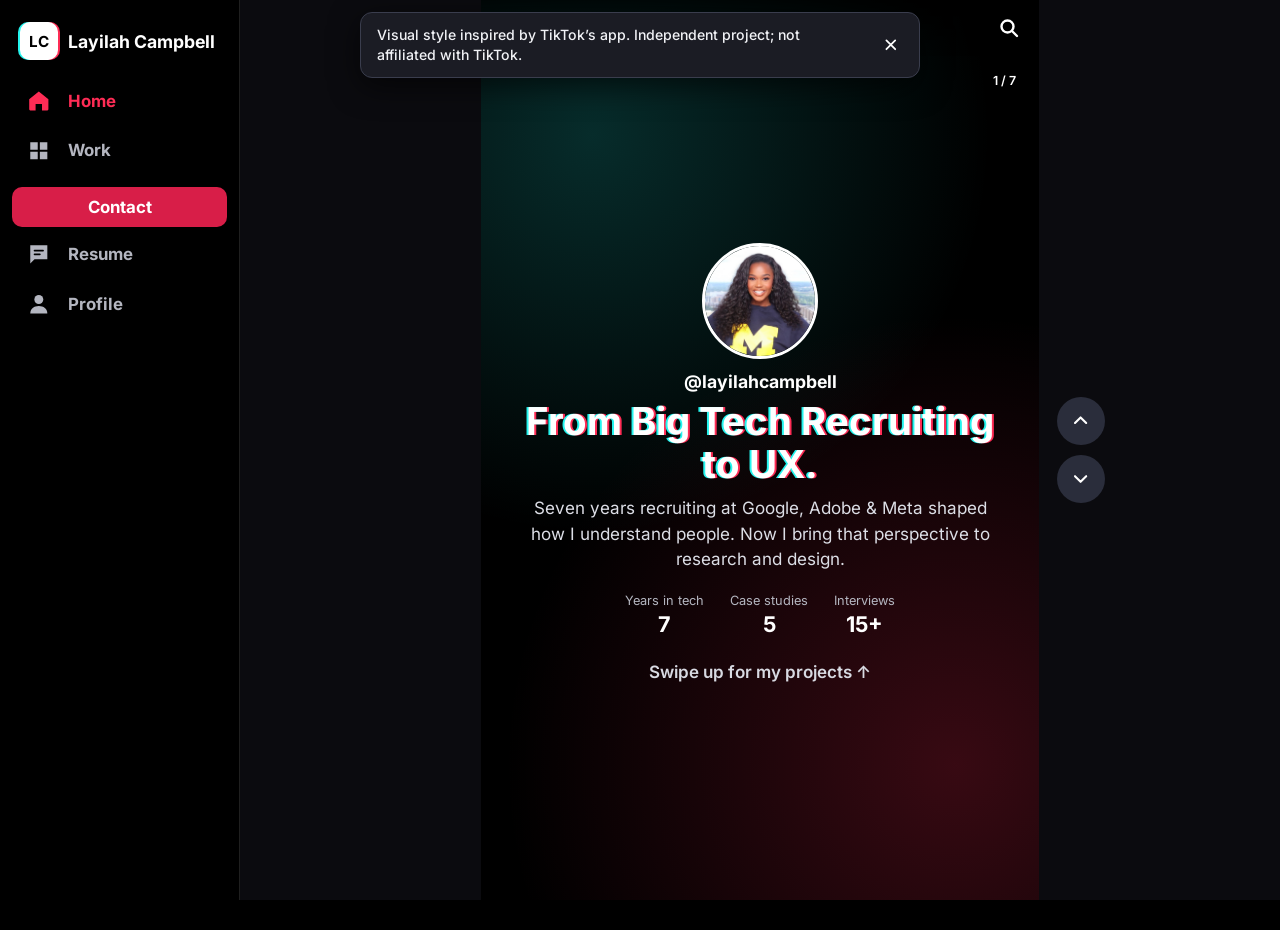
==== commit ca3a08a3: "Point link previews at the lcampbelltiktokportfolio address Co-Authored-By: Claude Sonnet 5.5 <norep" ====
--- a/index.html
+++ b/index.html
@@ -9,7 +9,7 @@
   <meta property="og:site_name" content="Layilah Campbell">
   <meta property="og:title" content="Layilah Campbell: UX Researcher &amp; Designer">
   <meta property="og:description" content="Five UX research and design case studies, shown frame by frame: Milk &amp; Froth, Root Insurance, Crown Code, USDA ACIR and Instructure ElevateED.">
-  <meta property="og:image" content="https://layilahnasser.github.io/tiktokportfolio/assets/img/og-card.jpg">
+  <meta property="og:image" content="https://layilahnasser.github.io/lcampbelltiktokportfolio/assets/img/og-card.jpg">
   <meta property="og:image:width" content="1200">
   <meta property="og:image:height" content="630">
   <meta property="og:image:alt" content="Layilah Campbell, UX research and design portfolio">
--- a/css/styles.css
+++ b/css/styles.css
@@ -966,3 +966,38 @@
 .rack-lane { color: var(--muted) !important; }
 .work-label { color: #fff; }
 .h1-sub { text-shadow: none !important; }
+
+/* one-time disclaimer notice (floats over the page, no layout shift) */
+.tt-disclaimer { position: fixed; z-index: 90; top: 12px; left: 50%; transform: translateX(-50%); width: min(560px, calc(100% - 24px)); display: flex; align-items: center; gap: 8px; padding: 10px 6px 10px 16px; border-radius: 12px; background: #1b1c24; border: 1px solid #3a3d4d; box-shadow: 0 8px 30px rgba(0, 0, 0, 0.6); color: #f1f2f6; transition: opacity 0.3s, transform 0.3s; }
+.tt-disclaimer p { margin: 0; flex: 1; font: 500 0.88rem/1.4 var(--font); }
+.tt-disclaimer button { flex: none; width: 44px; height: 44px; display: grid; place-items: center; background: none; border: 0; color: #fff; font-size: 1.1rem; cursor: pointer; border-radius: 8px; }
+.tt-disclaimer button:focus-visible { outline: 3px solid #fff; outline-offset: -2px; }
+.tt-disclaimer.is-out { opacity: 0; transform: translate(-50%, -12px); }
+@media (prefers-reduced-motion: reduce) { .tt-disclaimer { transition: none; } }
+
+/* work grid + end reel + feed arrows */
+.tiles { list-style: none; margin: 0; padding: 0; display: grid; grid-template-columns: repeat(2, 1fr); gap: 6px; }
+@media (min-width: 700px) { .tiles { grid-template-columns: repeat(3, 1fr); gap: 10px; } }
+.tile { position: relative; display: block; aspect-ratio: 3 / 4; border-radius: 8px; overflow: hidden; background: #161823; color: #fff; text-decoration: none; border: 1px solid var(--line); }
+.tile-img { position: absolute; inset: 0; display: grid; place-items: center; background: #0b0b0f; }
+.tile-img::before { content: ""; position: absolute; inset: 0; background: inherit; }
+.tile-img img { position: relative; width: 100%; height: 100%; object-fit: contain; padding: 0 0 70px; }
+.tile::after { content: ""; position: absolute; inset: 0; background: linear-gradient(to top, rgba(0,0,0,0.92), rgba(0,0,0,0) 55%); }
+.tile-meta { position: absolute; z-index: 2; left: 10px; right: 10px; bottom: 10px; display: flex; flex-direction: column; gap: 2px; }
+.tile-kind { font: 600 0.74rem var(--font); color: #d0d2da; }
+.tile strong { font: 800 1rem/1.2 var(--font); }
+.tile:hover { border-color: #fff; }
+.tile:focus-visible { outline: 3px solid #fff; outline-offset: 2px; }
+.end-btns { display: flex; flex-wrap: wrap; justify-content: center; gap: 10px; margin: 0 0 18px; }
+.reel-open--alt { background: transparent; border: 2px solid #fff; color: #fff; padding: 7px 16px; }
+.reel-open--alt:hover { background: #fff; color: #000; }
+.end-link { color: #fff; font-weight: 700; }
+.feed-arrows { display: none; }
+@media (min-width: 900px) {
+  body[data-page="home"] .feed-arrows { display: flex; flex-direction: column; gap: 10px; position: absolute; right: calc(50% - min(50%, calc((100dvh - var(--bar-h, 0px)) * 0.31)) - 66px); top: 50%; transform: translateY(-50%); }
+  .feed-arrow { width: 48px; height: 48px; border-radius: 50%; border: 0; background: #2a2d3b; color: #fff; font-size: 1.2rem; cursor: pointer; display: grid; place-items: center; }
+  .feed-arrow:hover { background: #3a3d4d; }
+  .feed-arrow:focus-visible { outline: 3px solid #fff; outline-offset: 2px; }
+  .feed-arrow[data-dir="-1"] .ic { transform: rotate(90deg); }
+  .feed-arrow[data-dir="1"] .ic { transform: rotate(-90deg); }
+}
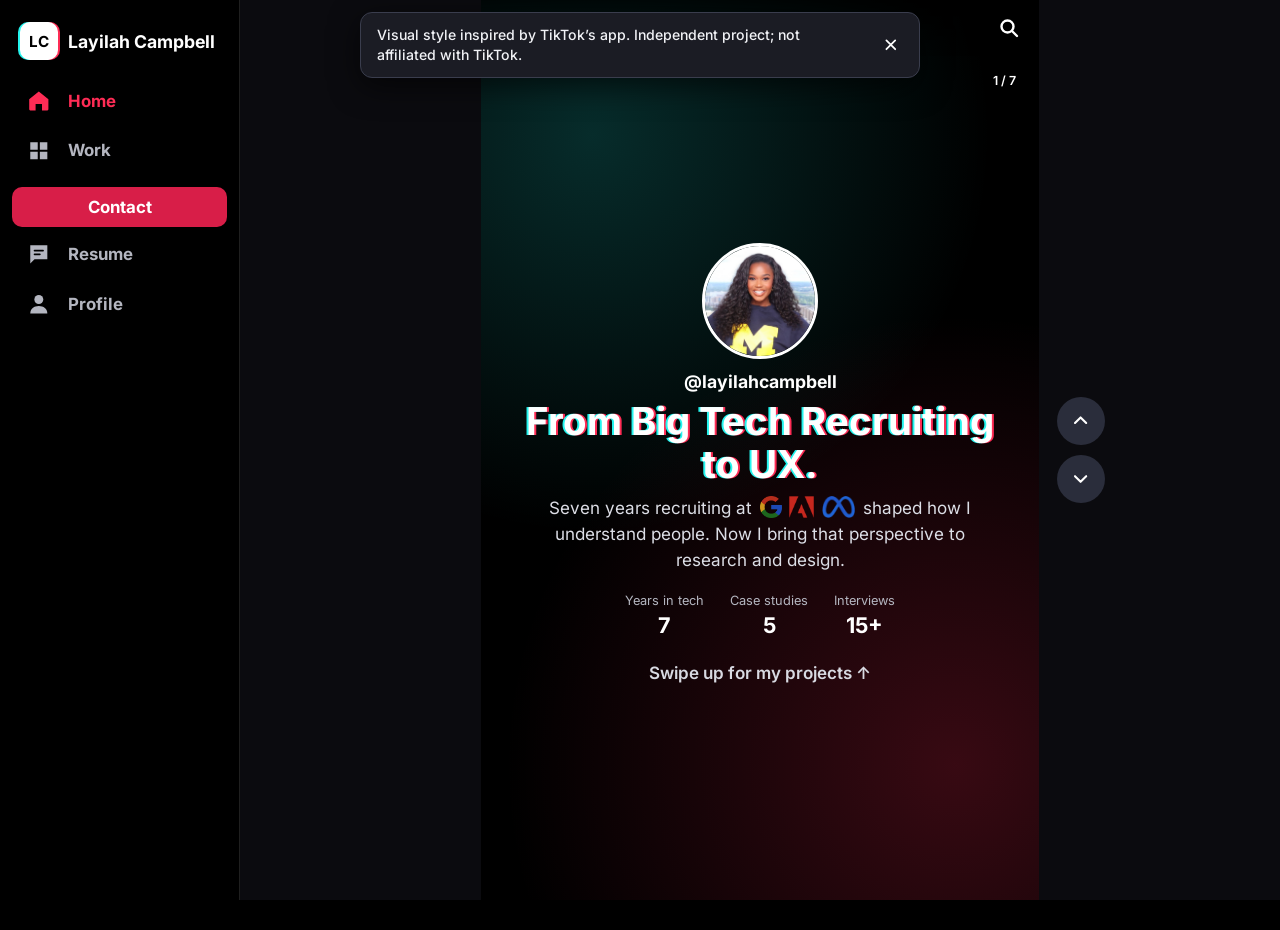
==== commit e36a4101: "Intro card: Google, Adobe, and Meta logos in place of the names Co-Authored-By: Claude Sonnet 5.5 <n" ====
--- a/index.html
+++ b/index.html
@@ -23,6 +23,7 @@
   <main id="main" tabindex="-1"></main>
   <footer id="footer" class="footer"></footer>
   <script src="js/data.js"></script>
+  <script src="js/inline.js"></script>
   <script src="js/main.js"></script>
   <script src="js/pages.js"></script>
 </body>
--- a/css/styles.css
+++ b/css/styles.css
@@ -1001,3 +1001,5 @@
   .feed-arrow[data-dir="-1"] .ic { transform: rotate(90deg); }
   .feed-arrow[data-dir="1"] .ic { transform: rotate(-90deg); }
 }
+.case-hero .shot--hero img { max-height: 520px; width: 100%; object-fit: contain; background: #0e0f16; }
+.lg { display: inline-block; margin: 0 .22em; vertical-align: -.22em; line-height: 1; } .lg img { display: block; height: 1.3em; width: auto; }
